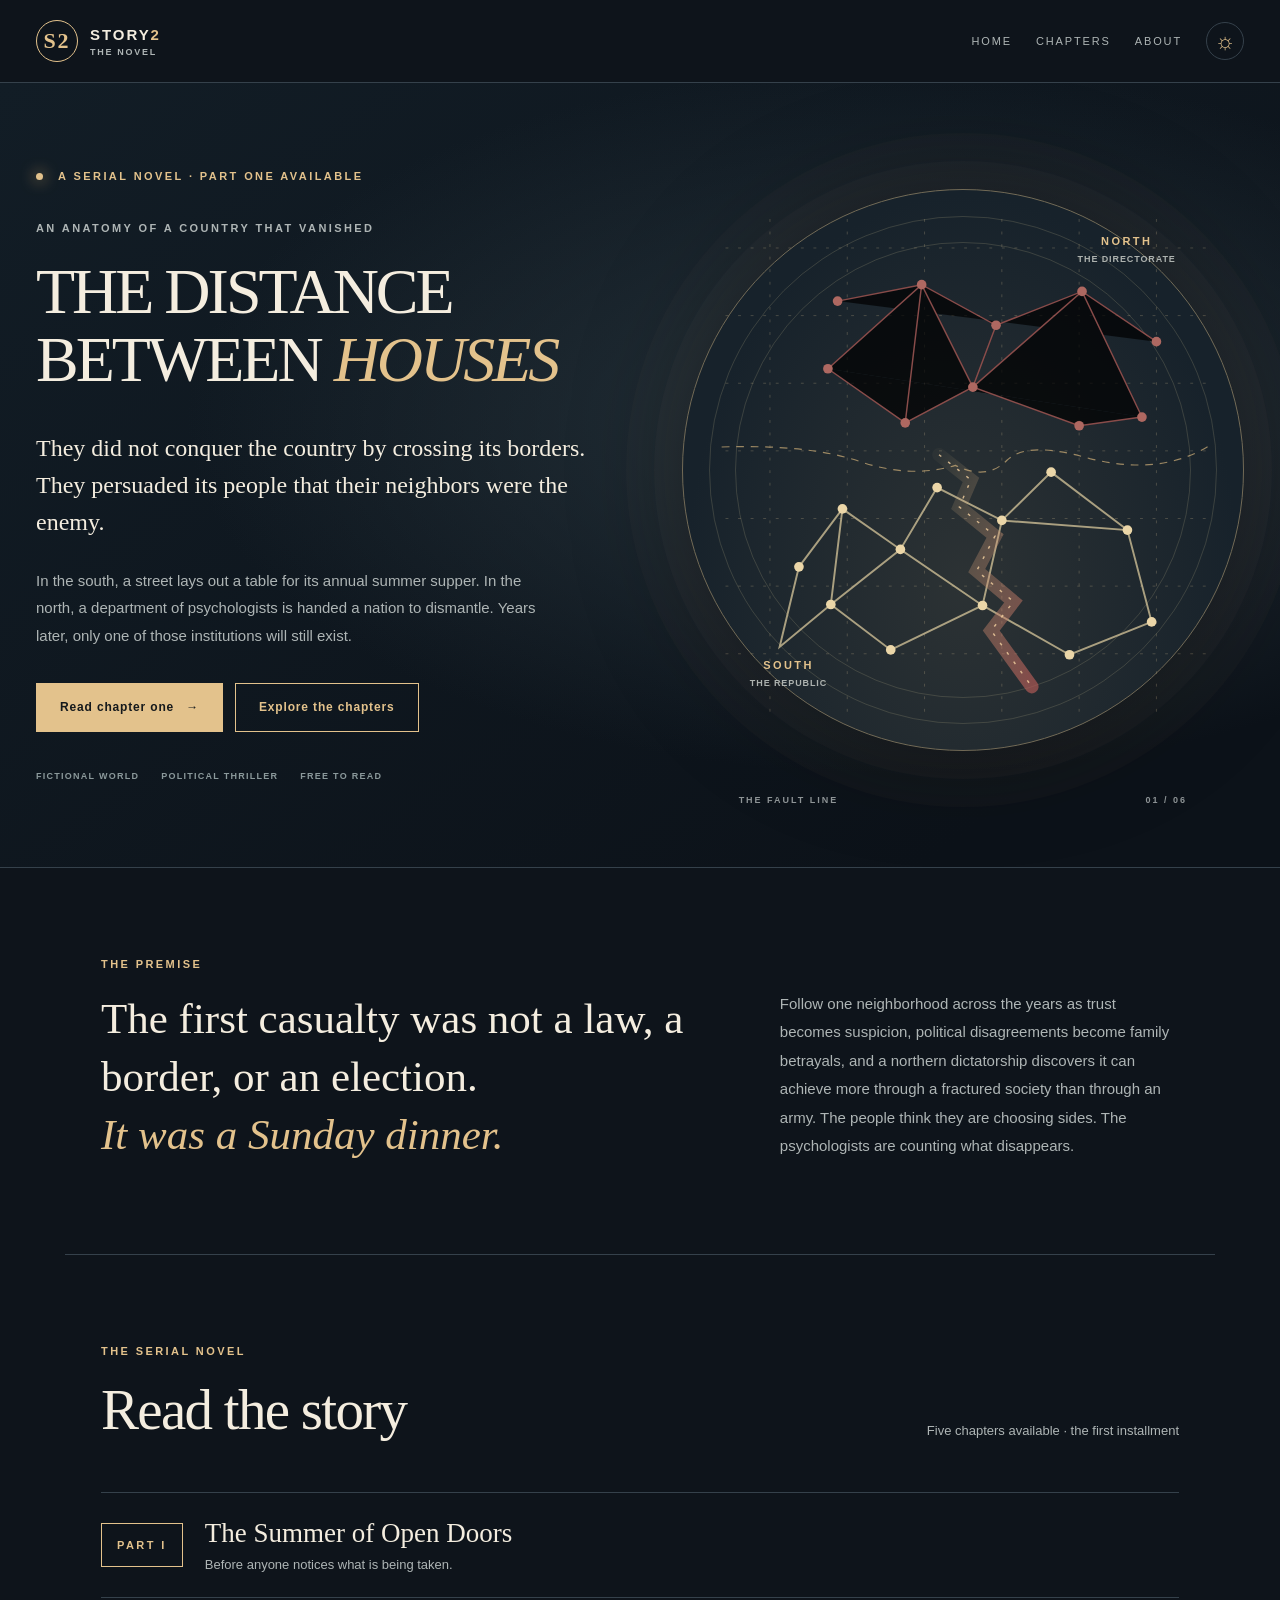
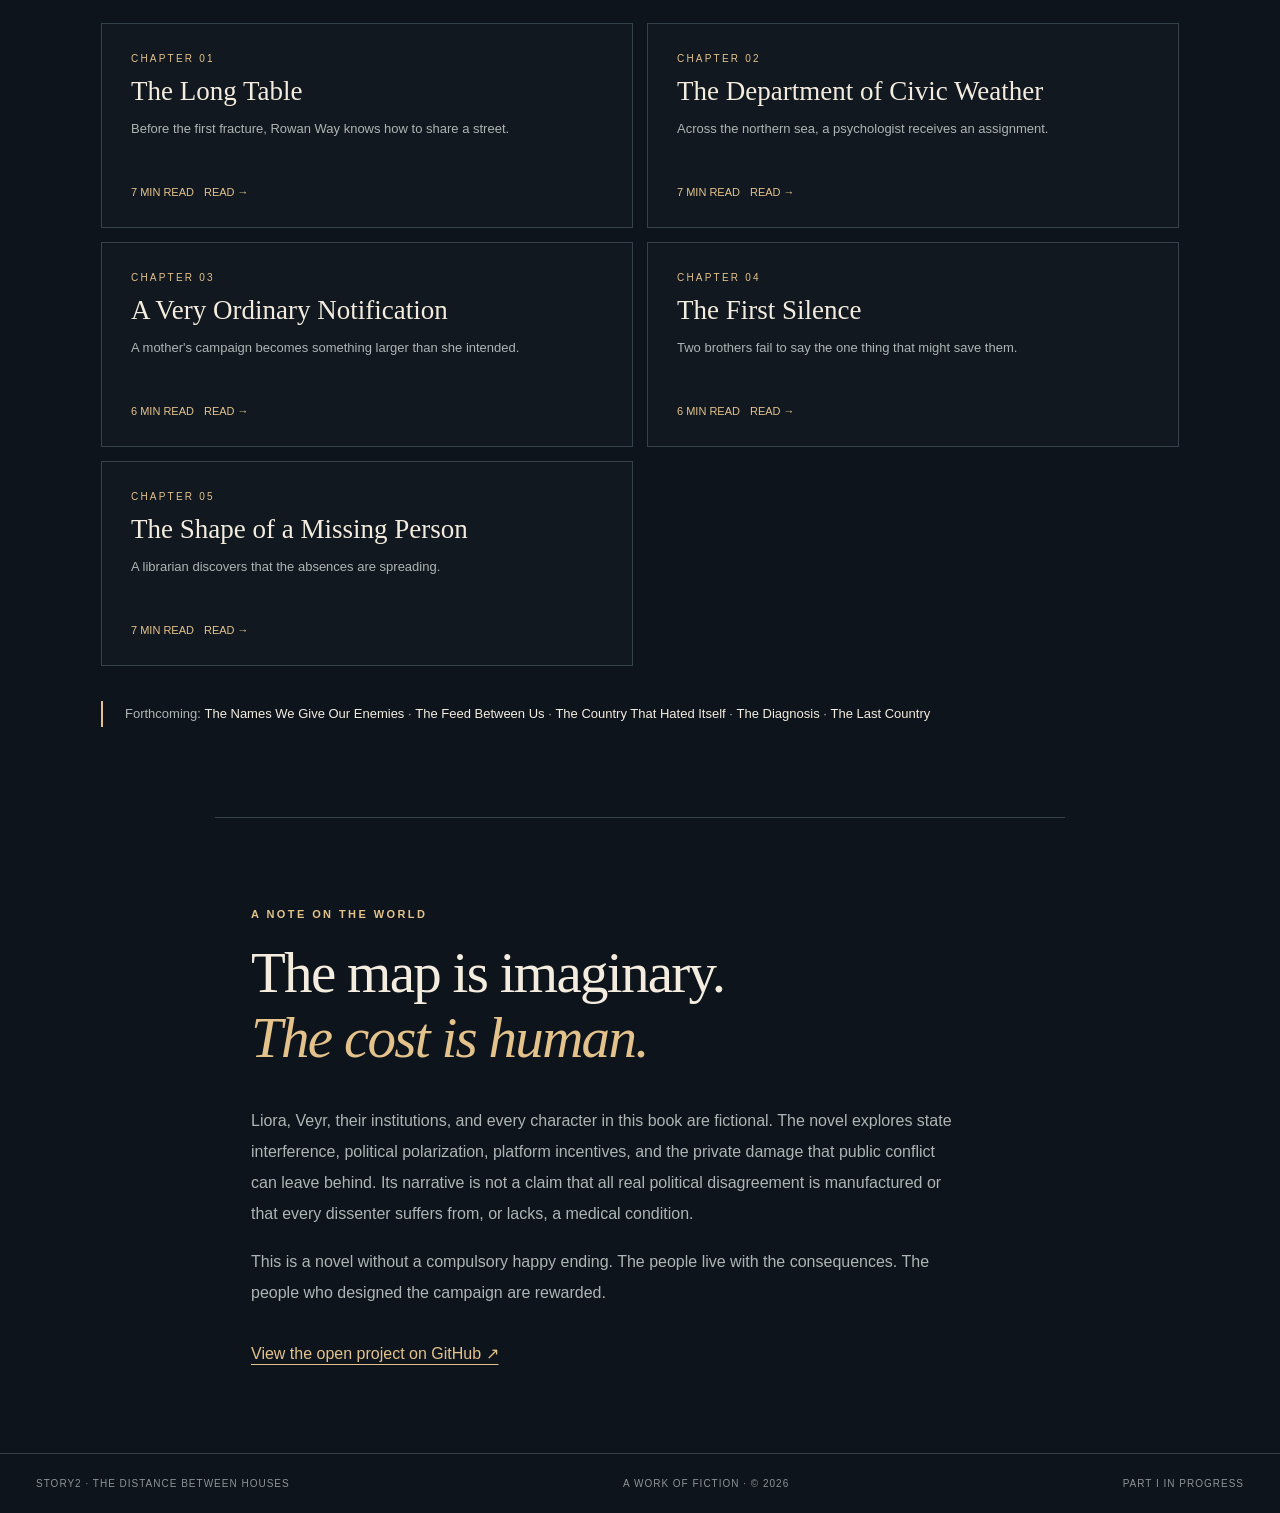
==== index.html @ 6e447b3c "Launch The Distance Between Houses: Part I novel, reading site, local audiobook tools" ====
<!doctype html>
<html lang="en">
<head>
  <meta charset="utf-8">
  <meta name="viewport" content="width=device-width, initial-scale=1">
  <meta name="color-scheme" content="dark light">
  <meta name="theme-color" content="#121820">
  <meta name="description" content="A serialized political thriller about the country that vanished without an invasion. Read The Distance Between Houses free online.">
  <meta property="og:title" content="The Distance Between Houses — Story2">
  <meta property="og:description" content="They did not conquer the country by crossing its borders. They persuaded its people that their neighbors were the enemy.">
  <title>The Distance Between Houses — Story2</title>
  <link rel="stylesheet" href="style.css">
  <script src="app.js" defer></script>
</head>
<body data-theme="dark" data-size="1">
  <div id="scroll-progress" aria-hidden="true"></div>
  <header class="site-header">
    <a class="brand" href="#home" aria-label="Story2 home"><span class="brand-mark">S<span class="brand-two">2</span></span><span>STORY<span class="brand-two">2</span><small>THE NOVEL</small></span></a>
    <nav aria-label="Main navigation">
      <a href="#home">Home</a>
      <a href="#chapters">Chapters</a>
      <a href="#about">About</a>
      <button id="theme-toggle" class="icon-button" type="button" aria-label="Toggle light and dark theme">☼</button>
    </nav>
  </header>

  <main>
    <div id="home-view">
      <section class="cover" aria-labelledby="book-title">
        <div class="cover-grain" aria-hidden="true"></div>
        <div class="cover-grid">
          <div class="cover-copy">
            <p class="eyebrow"><span class="signal-dot"></span> A SERIAL NOVEL · PART ONE AVAILABLE</p>
            <p class="overline">AN ANATOMY OF A COUNTRY THAT VANISHED</p>
            <h1 id="book-title">THE DISTANCE<br>BETWEEN <em>HOUSES</em></h1>
            <p class="hook">They did not conquer the country by crossing its borders.<br>They persuaded its people that their neighbors were the enemy.</p>
            <p class="cover-description">In the south, a street lays out a table for its annual summer supper. In the north, a department of psychologists is handed a nation to dismantle. Years later, only one of those institutions will still exist.</p>
            <div class="cover-actions">
              <button id="start-reading" class="button primary" type="button">Read chapter one <span aria-hidden="true">→</span></button>
              <a class="button outline" href="#chapters">Explore the chapters</a>
            </div>
            <div class="cover-meta"><span>FICTIONAL WORLD</span><span>POLITICAL THRILLER</span><span>FREE TO READ</span></div>
          </div>
          <div class="cover-art" aria-label="Abstract illustration of two neighborhoods separated by a growing fracture" role="img">
            <div class="map-type north-type">NORTH <small>THE DIRECTORATE</small></div>
            <div class="map-type south-type">SOUTH <small>THE REPUBLIC</small></div>
            <svg viewBox="0 0 560 580" preserveAspectRatio="xMidYMid meet" aria-hidden="true">
              <defs>
                <linearGradient id="break" x1="0" x2="1" y1="0" y2="1"><stop offset="0" stop-color="#e0c68d" stop-opacity=".05"/><stop offset="1" stop-color="#b25a56" stop-opacity=".85"/></linearGradient>
              </defs>
              <g opacity=".26" stroke="#d3bd92" stroke-width="1"><path d="M34 60H531M34 130H531M34 200H531M34 270H531M34 340H531M34 410H531M34 480H531M80 30V550M160 30V550M240 30V550M320 30V550M400 30V550M480 30V550" stroke-dasharray="3 10"/></g>
              <g fill="none" stroke="#dac99d" stroke-width="2" opacity=".74"><path d="M110 390L155 330L215 372L253 308L320 342L371 292L450 352"/><path d="M155 330L143 429L215 372L300 430L320 342L450 352L475 447"/><path d="M143 429L205 476L300 430L390 481L475 447"/><path d="M110 390L90 473L143 429"/></g>
              <g fill="#ebd6a8"><circle cx="110" cy="390" r="5"/><circle cx="155" cy="330" r="5"/><circle cx="215" cy="372" r="5"/><circle cx="253" cy="308" r="5"/><circle cx="320" cy="342" r="5"/><circle cx="371" cy="292" r="5"/><circle cx="450" cy="352" r="5"/><circle cx="143" cy="429" r="5"/><circle cx="205" cy="476" r="5"/><circle cx="300" cy="430" r="5"/><circle cx="390" cy="481" r="5"/><circle cx="475" cy="447" r="5"/></g>
              <g stroke="#b75c56" stroke-width="1.5" opacity=".7"><path d="M150 115L237 98L314 140L403 105L480 157"/><path d="M140 185L237 98L290 204L403 105L465 235"/><path d="M140 185L220 241L290 204L400 244L465 235"/><path d="M220 241L237 98M290 204L314 140"/></g>
              <g fill="#ae6861"><circle cx="150" cy="115" r="5"/><circle cx="237" cy="98" r="5"/><circle cx="314" cy="140" r="5"/><circle cx="403" cy="105" r="5"/><circle cx="480" cy="157" r="5"/><circle cx="140" cy="185" r="5"/><circle cx="290" cy="204" r="5"/><circle cx="465" cy="235" r="5"/><circle cx="220" cy="241" r="5"/><circle cx="400" cy="244" r="5"/></g>
              <path d="M30 266Q120 263 173 281T272 285Q304 301 325 280T411 278Q484 296 534 265" stroke="#f0c886" stroke-width="1.2" opacity=".6" stroke-dasharray="8 7" fill="none"/>
              <path d="M255 274L288 300L276 328L313 358L294 394L332 426L309 456L351 514" stroke="url(#break)" stroke-width="14" fill="none" stroke-linecap="round" opacity=".8"/>
              <path d="M255 274L288 300L276 328L313 358L294 394L332 426L309 456L351 514" stroke="#f5d3a1" stroke-width="1.5" fill="none" stroke-dasharray="3 9" opacity=".8"/>
            </svg>
            <div class="map-footer"><span>THE FAULT LINE</span><span>01 / 06</span></div>
          </div>
        </div>
      </section>

      <section class="section intro-band">
        <p class="section-label">THE PREMISE</p>
        <div class="intro-band-grid"><p class="big-quote">The first casualty was not a law, a border, or an election.<br><em>It was a Sunday dinner.</em></p>
        <p>Follow one neighborhood across the years as trust becomes suspicion, political disagreements become family betrayals, and a northern dictatorship discovers it can achieve more through a fractured society than through an army. The people think they are choosing sides. The psychologists are counting what disappears.</p></div>
      </section>

      <section class="section chapters-section" id="chapters" aria-labelledby="chapters-title">
        <div class="section-heading"><div><p class="section-label">THE SERIAL NOVEL</p><h2 id="chapters-title">Read the story</h2></div><p class="muted">Five chapters available · the first installment</p></div>
        <div class="part-heading"><span class="part-number">PART I</span><div><h3>The Summer of Open Doors</h3><p>Before anyone notices what is being taken.</p></div></div>
        <div id="chapter-cards" class="chapter-cards" aria-live="polite"></div>
        <p class="forthcoming">Forthcoming: <strong>The Names We Give Our Enemies</strong> · <strong>The Feed Between Us</strong> · <strong>The Country That Hated Itself</strong> · <strong>The Diagnosis</strong> · <strong>The Last Country</strong></p>
      </section>

      <section class="section about-section" id="about">
        <p class="section-label">A NOTE ON THE WORLD</p>
        <h2>The map is imaginary.<br><em>The cost is human.</em></h2>
        <p>Liora, Veyr, their institutions, and every character in this book are fictional. The novel explores state interference, political polarization, platform incentives, and the private damage that public conflict can leave behind. Its narrative is not a claim that all real political disagreement is manufactured or that every dissenter suffers from, or lacks, a medical condition.</p>
        <p>This is a novel without a compulsory happy ending. The people live with the consequences. The people who designed the campaign are rewarded.</p>
        <a href="https://github.com/anttiluode/Story2" rel="noopener noreferrer" target="_blank" class="text-link">View the open project on GitHub ↗</a>
      </section>
    </div>

    <section id="reader-view" class="reader-view" hidden>
      <aside class="reader-sidebar"><p class="section-label">THE DISTANCE BETWEEN HOUSES</p><div id="reader-toc" class="reader-toc"></div><a href="#home" class="sidebar-return">← Back to the beginning</a></aside>
      <div class="reading-column">
        <div class="reader-toolbar"><a href="#home" class="reader-back">← All chapters</a><div class="reader-tools"><span class="reading-label">TEXT SIZE</span><button type="button" id="font-smaller" class="tool-btn" aria-label="Decrease text size">A−</button><button type="button" id="font-larger" class="tool-btn" aria-label="Increase text size">A+</button></div></div>
        <p id="chapter-kicker" class="section-label"></p>
        <h1 id="chapter-title" class="reader-title"></h1>
        <p id="chapter-byline" class="reader-byline"></p>
        <div class="reader-rule" aria-hidden="true">✦</div>
        <div id="chapter-body" class="prose" aria-live="polite"></div>
        <section class="listen-panel" aria-labelledby="listen-title"><p class="section-label">AUDIOBOOK</p><h2 id="listen-title">Listen to this chapter</h2><p id="audio-status" class="muted">Checking for a published narration…</p><audio id="chapter-audio" controls preload="none" hidden></audio></section>
        <div class="chapter-end"><span>✦</span><p>End of chapter</p></div>
        <div class="reader-navigation"><button type="button" id="previous-chapter" class="button outline">← Previous</button><button type="button" id="next-chapter" class="button primary">Next chapter →</button></div>
      </div>
    </section>
  </main>
  <footer class="site-footer"><span>STORY2 · THE DISTANCE BETWEEN HOUSES</span><span>A WORK OF FICTION · © 2026</span><span id="footer-progress">PART I IN PROGRESS</span></footer>
</body>
</html>
---- style.css ----
:root{--bg:#0e141b;--bg2:#151e27;--panel:#18232d;--text:#f4eddf;--muted:#aeb5b5;--line:#35414b;--gold:#e3c28c;--red:#a76b68;--reading:#ede5d4;--serif:Georgia,'Times New Roman',serif;--sans:Inter,'Segoe UI',Arial,sans-serif}
*{box-sizing:border-box}html{scroll-behavior:smooth}body{margin:0;background:var(--bg);color:var(--text);font-family:var(--sans);-webkit-font-smoothing:antialiased;transition:background .2s,color .2s}a{color:inherit}button{font:inherit;cursor:pointer}button:focus-visible,a:focus-visible{outline:2px solid var(--gold);outline-offset:4px}#scroll-progress{position:fixed;top:0;left:0;z-index:40;width:0;height:3px;background:var(--gold)}
.site-header{position:relative;z-index:3;display:flex;justify-content:space-between;align-items:center;gap:20px;max-width:1320px;margin:auto;padding:20px 36px;border-bottom:1px solid var(--line)}.brand{text-decoration:none;display:flex;align-items:center;gap:12px;font-size:15px;font-weight:800;letter-spacing:.13em}.brand small{display:block;font-size:9px;color:var(--muted);letter-spacing:.19em;font-weight:600;margin-top:4px}.brand-mark{display:inline-flex;justify-content:center;align-items:center;width:42px;height:42px;border:1px solid var(--gold);border-radius:50%;font-family:var(--serif);font-size:22px;color:var(--gold)}.brand-two{color:var(--gold)}.site-header nav{display:flex;align-items:center;gap:24px}.site-header nav a{font-size:11px;text-transform:uppercase;text-decoration:none;letter-spacing:.17em;color:var(--muted)}.site-header nav a:hover{color:var(--gold)}.icon-button{width:38px;height:38px;background:none;border:1px solid var(--line);border-radius:50%;color:var(--gold);font-size:23px}
.cover{position:relative;overflow:hidden;background:radial-gradient(ellipse at 70% 43%,#26333b 0,transparent 56%),linear-gradient(145deg,#121d26,#0c1219 85%);border-bottom:1px solid var(--line)}.cover-grain{position:absolute;inset:0;background-image:radial-gradient(#d6c5a1 0.6px,transparent .6px);background-size:8px 8px;opacity:.065;pointer-events:none}.cover-grid{max-width:1320px;margin:auto;min-height:650px;display:grid;grid-template-columns:minmax(0,1.05fr) minmax(0,.95fr);align-items:center;gap:24px;padding:76px 36px 86px}.cover-copy{position:relative;z-index:1}.eyebrow,.overline,.section-label,.cover-meta,.map-footer,.map-type,.part-number,.reading-label{font-size:11px;letter-spacing:.22em;font-weight:700}.eyebrow{color:var(--gold)}.signal-dot{display:inline-block;width:7px;height:7px;border-radius:100%;background:var(--gold);margin-right:10px;box-shadow:0 0 15px #f2be72}.overline{margin:40px 0 24px;color:var(--muted)}h1,h2,h3,p{overflow-wrap:break-word}.cover h1{font-family:var(--serif);font-weight:400;letter-spacing:-.047em;font-size:clamp(48px,5vw,78px);line-height:1.07;margin:0 0 35px;white-space:nowrap}.cover h1 em{font-weight:400;color:var(--gold)}.hook{font-family:var(--serif);font-size:clamp(19px,2vw,24px);line-height:1.55;max-width:600px}.cover-description{color:var(--muted);line-height:1.85;max-width:520px;margin:25px 0 33px;font-size:15px}.cover-actions{display:flex;gap:12px;flex-wrap:wrap}.button{display:inline-flex;align-items:center;justify-content:center;gap:12px;min-height:49px;padding:0 23px;border:1px solid var(--gold);font-size:12px;font-weight:750;letter-spacing:.07em;text-decoration:none;transition:transform .2s,background .2s}.button:hover{transform:translateY(-2px)}.button.primary{color:#15191c;background:var(--gold)}.button.outline{background:transparent;color:var(--gold)}.cover-meta{display:flex;gap:22px;flex-wrap:wrap;color:#8b999b;margin-top:39px;font-size:9px;letter-spacing:.14em}
.cover-art{position:relative;max-width:570px;margin:auto;width:100%;aspect-ratio:1;display:flex;align-items:center;justify-content:center;border-radius:50%;border:1px solid #726a56;background:radial-gradient(ellipse at 50% 70%,#2c3234,#17222b 70%);box-shadow:0 0 0 28px #bba58108,0 0 0 56px #bba58106,0 0 100px #060b0e90}.cover-art:before,.cover-art:after{content:"";position:absolute;border:1px solid #8d886d4d;border-radius:50%;inset:26px}.cover-art:after{inset:52px}.cover-art svg{width:100%;height:100%;position:absolute;z-index:1}.map-type{position:absolute;z-index:2;color:var(--gold);text-align:center}.map-type small{font-size:9px;color:#adb2af;display:block;letter-spacing:.1em;margin-top:7px}.north-type{top:8%;right:12%}.south-type{bottom:11%;left:12%}.map-footer{position:absolute;bottom:-55px;left:10%;right:10%;display:flex;justify-content:space-between;color:#8e9496;font-size:9px}
.section{max-width:1150px;margin:0 auto;padding:90px 36px}.section-label{color:var(--gold);margin:0 0 20px}.intro-band{border-bottom:1px solid var(--line)}.intro-band-grid{display:grid;grid-template-columns:1.2fr .8fr;gap:80px}.big-quote{font-family:var(--serif);font-size:clamp(27px,3.7vw,43px);line-height:1.35;margin:0}.big-quote em{color:var(--gold)}.intro-band-grid>p:last-child{line-height:1.9;color:var(--muted);font-size:15px;margin:0}.section-heading{display:flex;align-items:end;justify-content:space-between;gap:20px}.section h2{font-family:var(--serif);font-size:clamp(36px,5vw,57px);font-weight:400;letter-spacing:-.03em;margin:0 0 35px}.muted{color:var(--muted)}.section-heading .muted{font-size:13px;margin-bottom:39px}.part-heading{display:flex;align-items:center;gap:22px;padding:25px 0;border-top:1px solid var(--line);border-bottom:1px solid var(--line);margin-top:15px}.part-number{color:var(--gold);border:1px solid var(--gold);padding:15px;white-space:nowrap}.part-heading h3{font-family:var(--serif);font-size:27px;font-weight:400;margin:0}.part-heading p{font-size:13px;color:var(--muted);margin:8px 0 0}.chapter-cards{display:grid;grid-template-columns:repeat(2,minmax(0,1fr));gap:14px;margin:25px 0 0}.chapter-card{border:1px solid var(--line);text-align:left;background:#ffffff04;color:var(--text);padding:29px;transition:border-color .2s,transform .2s,background .2s;min-height:205px;display:flex;flex-direction:column;gap:12px}.chapter-card:hover{transform:translateY(-3px);border-color:var(--gold);background:#ffffff09}.chapter-card .chapter-num{font-size:10px;letter-spacing:.22em;color:var(--gold)}.chapter-card h3{font-family:var(--serif);font-size:27px;font-weight:400;margin:0}.chapter-card p{font-size:13px;color:var(--muted);line-height:1.6;margin:0}.chapter-card .card-bottom{display:flex;justify-content:space-between;gap:10px;color:var(--gold);margin-top:auto;font-size:11px}.forthcoming{border-left:2px solid var(--gold);padding-left:22px;margin:35px 0 0;color:var(--muted);font-size:13px;line-height:2}.forthcoming strong{color:var(--text);font-weight:500}.about-section{max-width:850px;border-top:1px solid var(--line)}.about-section h2 em{color:var(--gold);font-weight:400}.about-section>p:not(.section-label){color:var(--muted);line-height:1.95;max-width:710px}.text-link{display:inline-block;margin-top:20px;color:var(--gold);text-decoration:underline;text-underline-offset:5px}.site-footer{max-width:1320px;display:flex;justify-content:space-between;gap:16px;margin:auto;border-top:1px solid var(--line);padding:24px 36px;color:#8d9598;font-size:10px;letter-spacing:.1em}
.reader-view{max-width:1320px;margin:auto;padding:65px 36px 130px;display:grid;grid-template-columns:240px minmax(0,1fr);gap:min(9vw,125px)}[hidden]{display:none!important}.reader-sidebar{align-self:start;position:sticky;top:34px;border-right:1px solid var(--line);padding-right:27px}.reader-toc{display:flex;flex-direction:column;gap:6px}.toc-entry{background:none;border:0;color:var(--muted);text-align:left;padding:14px 12px;font-family:var(--serif);font-size:15px;line-height:1.4;border-left:2px solid transparent}.toc-entry span{display:block;font:700 10px var(--sans);letter-spacing:.16em;margin-bottom:5px}.toc-entry.active{color:var(--gold);background:#ffffff08;border-left-color:var(--gold)}.toc-entry:hover{color:var(--text)}.sidebar-return{display:inline-block;margin-top:35px;color:var(--muted);font-size:12px;text-decoration:none}.reading-column{width:100%;min-width:0;max-width:760px}.reader-toolbar{display:flex;justify-content:space-between;align-items:center;gap:15px;border-bottom:1px solid var(--line);padding-bottom:20px;margin-bottom:68px}.reader-back{color:var(--muted);text-decoration:none;font-size:12px}.reader-tools{display:flex;align-items:center;gap:7px}.reading-label{color:var(--muted);font-size:9px;margin-right:9px}.tool-btn{color:var(--gold);border:1px solid var(--line);background:none;padding:8px 10px;min-width:38px}.reader-title{font-family:var(--serif);font-weight:400;font-size:clamp(43px,5.3vw,72px);line-height:1.12;letter-spacing:-.04em;margin:14px 0 15px}.reader-byline{color:var(--muted);font-size:13px;letter-spacing:.03em;margin:0}.reader-rule{text-align:center;color:var(--gold);font-size:20px;margin:55px 0}.prose{font-family:var(--serif);font-size:var(--reader-font,20px);line-height:1.86;color:var(--reading)}.prose p{margin:0 0 1.45em}.prose p:first-of-type:first-letter{float:left;font-size:3.5em;line-height:.85;margin:9px 10px 0 0;color:var(--gold)}.prose .story-location{font-style:italic;font-size:.85em;color:var(--muted);margin-bottom:40px}.prose strong{font-weight:700}.prose em{font-style:italic}.listen-panel{margin-top:85px;padding:32px;border:1px solid var(--line);background:#ffffff06}.listen-panel h2{font-family:var(--serif);font-size:27px;font-weight:400;margin:0 0 15px}.listen-panel p{font-size:13px;line-height:1.6}.listen-panel audio{width:100%;margin-top:15px}.chapter-end{text-align:center;margin:70px 0 34px;color:var(--gold)}.chapter-end p{font-size:10px;letter-spacing:.18em;color:var(--muted);text-transform:uppercase}.reader-navigation{display:flex;justify-content:space-between;gap:18px}.reader-navigation button:disabled{visibility:hidden}
body[data-size="0"]{--reader-font:18px}body[data-size="1"]{--reader-font:20px}body[data-size="2"]{--reader-font:23px}body[data-size="3"]{--reader-font:26px}
body[data-theme="light"]{--bg:#f3eee4;--bg2:#eee6d8;--panel:#ece2d1;--text:#202a2c;--muted:#616b6b;--line:#b8b2a6;--gold:#8d632b;--red:#9b554a;--reading:#29302c}.site-header,.section,.reader-view,.site-footer{transition:color .2s}.cover,.cover *{--text:#f4eddf;--muted:#aeb5b5;--gold:#e3c28c}.cover{color:#f4eddf}body[data-theme="light"] .cover-meta{color:#8b999b}body[data-theme="light"] .chapter-card{background:#ffffff66}body[data-theme="light"] .toc-entry.active{background:#9b7f501a}body[data-theme="light"] .listen-panel{background:#fff7e7}body[data-theme="light"] .prose{color:#29302c}
@media(max-width:1040px){.cover-grid{grid-template-columns:1fr;min-height:0;padding-top:65px}.cover-art{width:min(80%,460px);margin:60px auto 40px}.cover h1{font-size:clamp(47px,8vw,76px)}.reader-view{gap:42px;grid-template-columns:180px minmax(0,1fr)}.reader-sidebar{padding-right:12px}.intro-band-grid{gap:40px}}
@media(max-width:680px){.site-header{padding:16px 20px}.site-header nav{gap:13px}.site-header nav a{font-size:10px}.site-header nav a[href="#about"]{display:none}.brand{font-size:12px;gap:9px}.brand-mark{width:35px;height:35px;font-size:18px}.cover-grid{padding:45px 22px 40px}.cover h1{font-size:clamp(39px,9vw,61px);white-space:normal}.cover-art{width:min(90%,340px);margin:25px auto 50px}.map-footer{bottom:-28px}.cover-meta{gap:10px}.section{padding:60px 22px}.intro-band-grid{grid-template-columns:1fr;gap:20px}.section-heading{display:block}.section-heading .muted{margin:0 0 24px}.chapter-cards{grid-template-columns:1fr}.chapter-card{min-height:175px}.part-heading h3{font-size:23px}.reader-view{display:block;padding:30px 22px 80px}.reader-sidebar{position:static;border:0;padding:0;margin-bottom:38px}.reader-sidebar>.section-label{display:none}.reader-toc{flex-direction:row;overflow-x:auto;padding-bottom:10px}.toc-entry{white-space:nowrap;min-width:135px;font-size:13px;padding:10px}.sidebar-return{display:none}.reader-toolbar{margin-bottom:50px}.reader-title{font-size:44px}.reader-rule{margin:39px 0}.prose{line-height:1.72}.listen-panel{padding:20px}.site-footer{padding:22px;flex-wrap:wrap;line-height:1.8}.reader-navigation .button{padding:0 15px;font-size:11px}}
@media(prefers-reduced-motion:reduce){html{scroll-behavior:auto}*,*:before,*:after{transition:none!important}}
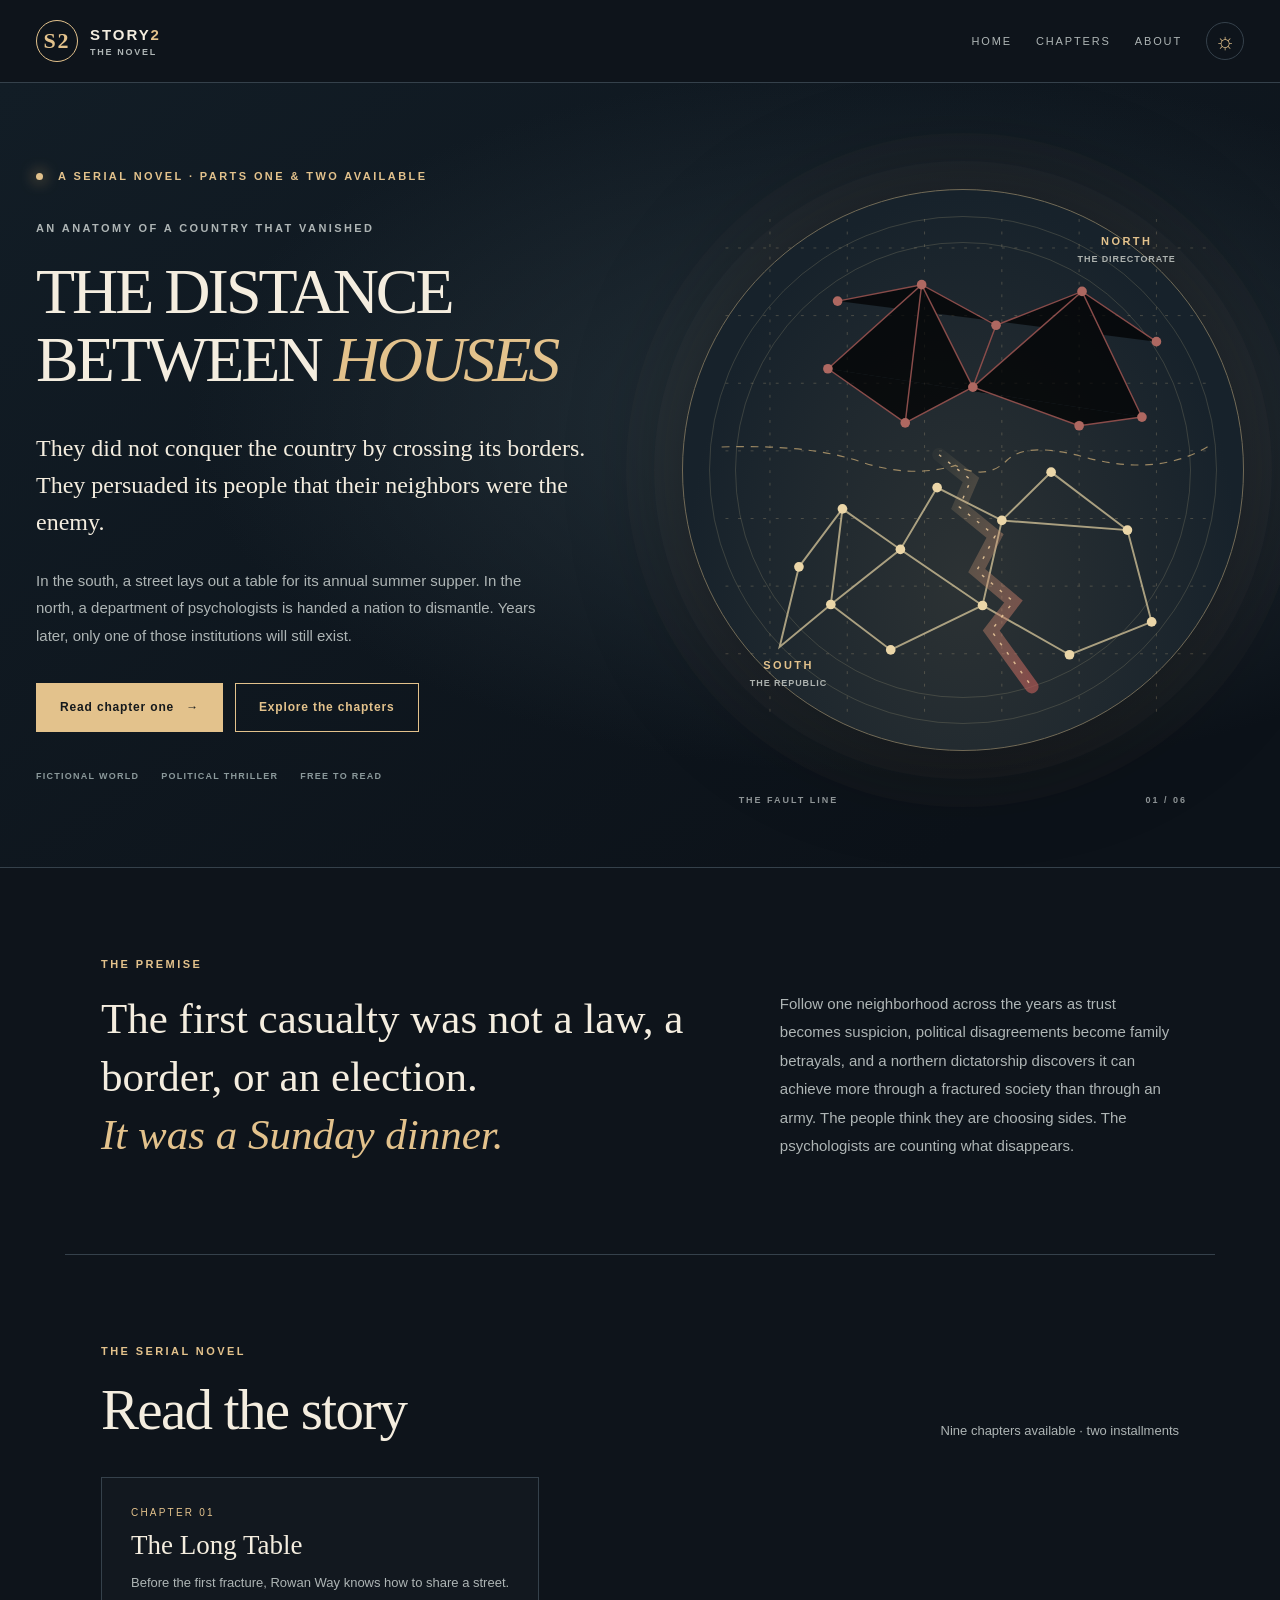
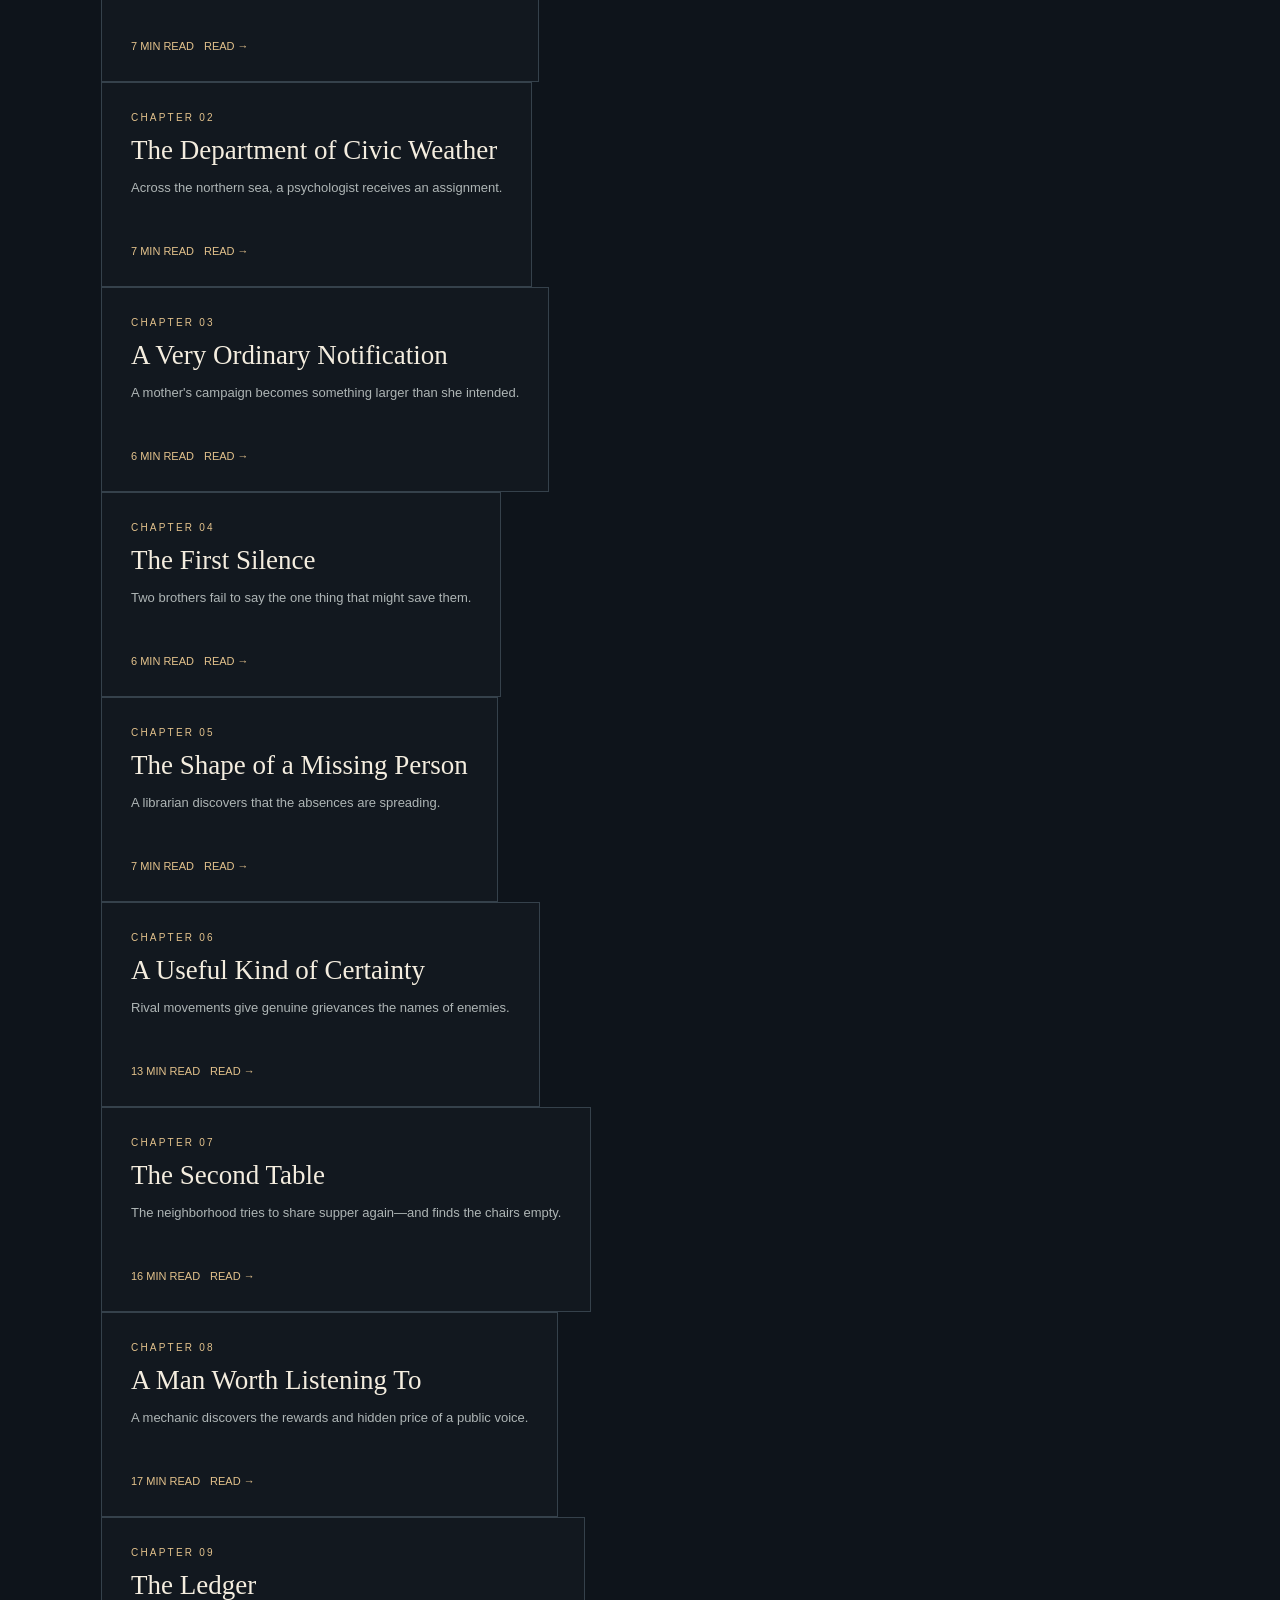
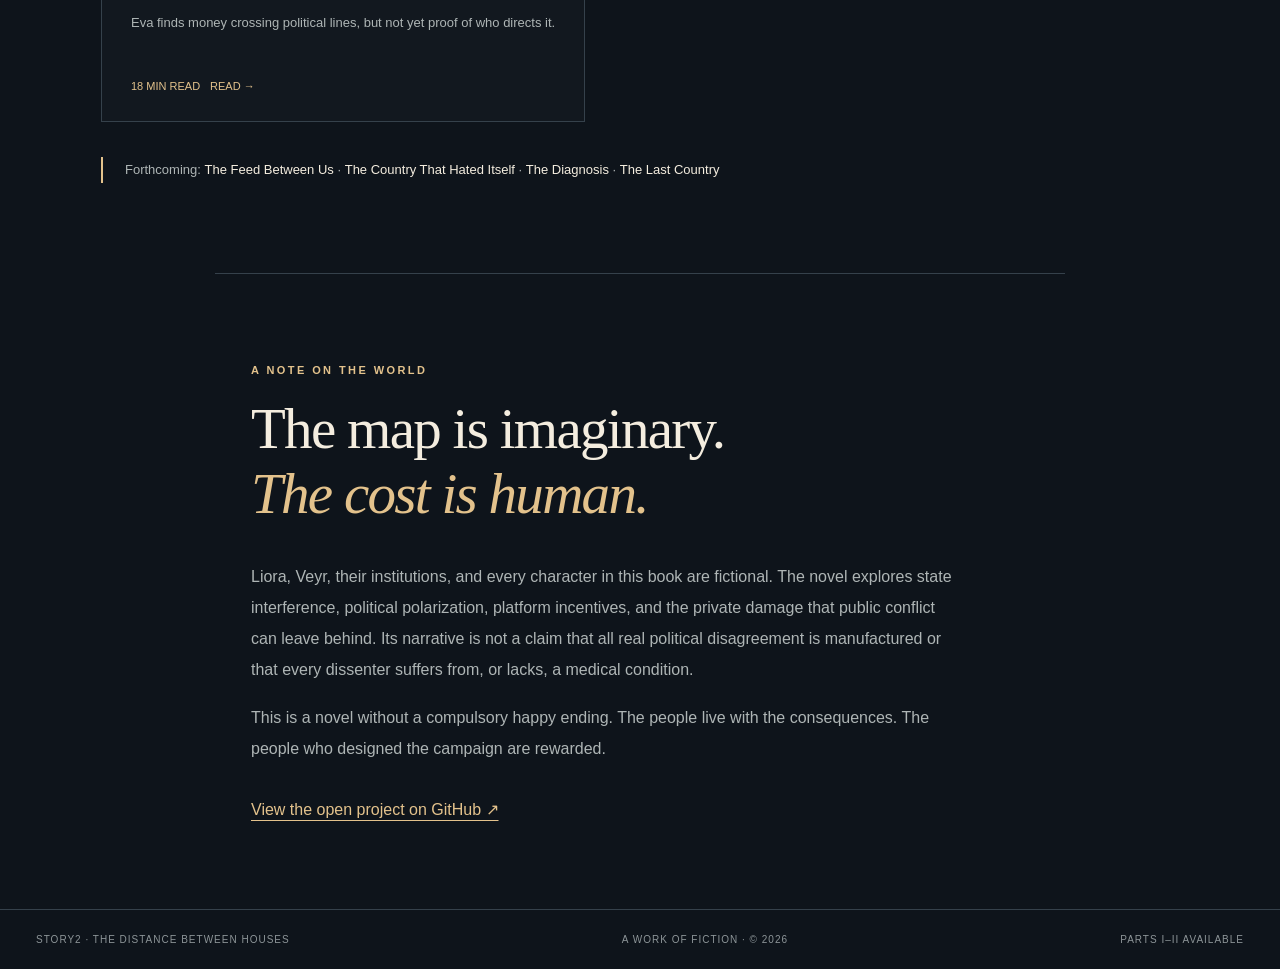
==== commit 48e2c65d: "Publish Part II: The Names We Give Our Enemies (chapters 6–9)" ====
--- a/index.html
+++ b/index.html
@@ -30,7 +30,7 @@
         <div class="cover-grain" aria-hidden="true"></div>
         <div class="cover-grid">
           <div class="cover-copy">
-            <p class="eyebrow"><span class="signal-dot"></span> A SERIAL NOVEL · PART ONE AVAILABLE</p>
+            <p class="eyebrow"><span class="signal-dot"></span> A SERIAL NOVEL · PARTS ONE & TWO AVAILABLE</p>
             <p class="overline">AN ANATOMY OF A COUNTRY THAT VANISHED</p>
             <h1 id="book-title">THE DISTANCE<br>BETWEEN <em>HOUSES</em></h1>
             <p class="hook">They did not conquer the country by crossing its borders.<br>They persuaded its people that their neighbors were the enemy.</p>
@@ -69,10 +69,9 @@
       </section>
 
       <section class="section chapters-section" id="chapters" aria-labelledby="chapters-title">
-        <div class="section-heading"><div><p class="section-label">THE SERIAL NOVEL</p><h2 id="chapters-title">Read the story</h2></div><p class="muted">Five chapters available · the first installment</p></div>
-        <div class="part-heading"><span class="part-number">PART I</span><div><h3>The Summer of Open Doors</h3><p>Before anyone notices what is being taken.</p></div></div>
-        <div id="chapter-cards" class="chapter-cards" aria-live="polite"></div>
-        <p class="forthcoming">Forthcoming: <strong>The Names We Give Our Enemies</strong> · <strong>The Feed Between Us</strong> · <strong>The Country That Hated Itself</strong> · <strong>The Diagnosis</strong> · <strong>The Last Country</strong></p>
+        <div class="section-heading"><div><p class="section-label">THE SERIAL NOVEL</p><h2 id="chapters-title">Read the story</h2></div><p class="muted">Nine chapters available · two installments</p></div>
+        <div id="chapter-cards" class="chapter-sections" aria-live="polite"></div>
+        <p class="forthcoming">Forthcoming: <strong>The Feed Between Us</strong> · <strong>The Country That Hated Itself</strong> · <strong>The Diagnosis</strong> · <strong>The Last Country</strong></p>
       </section>
 
       <section class="section about-section" id="about">
@@ -99,6 +98,6 @@
       </div>
     </section>
   </main>
-  <footer class="site-footer"><span>STORY2 · THE DISTANCE BETWEEN HOUSES</span><span>A WORK OF FICTION · © 2026</span><span id="footer-progress">PART I IN PROGRESS</span></footer>
+  <footer class="site-footer"><span>STORY2 · THE DISTANCE BETWEEN HOUSES</span><span>A WORK OF FICTION · © 2026</span><span id="footer-progress">PARTS I–II AVAILABLE</span></footer>
 </body>
 </html>
--- a/style.css
+++ b/style.css
@@ -10,3 +10,5 @@
 @media(max-width:1040px){.cover-grid{grid-template-columns:1fr;min-height:0;padding-top:65px}.cover-art{width:min(80%,460px);margin:60px auto 40px}.cover h1{font-size:clamp(47px,8vw,76px)}.reader-view{gap:42px;grid-template-columns:180px minmax(0,1fr)}.reader-sidebar{padding-right:12px}.intro-band-grid{gap:40px}}
 @media(max-width:680px){.site-header{padding:16px 20px}.site-header nav{gap:13px}.site-header nav a{font-size:10px}.site-header nav a[href="#about"]{display:none}.brand{font-size:12px;gap:9px}.brand-mark{width:35px;height:35px;font-size:18px}.cover-grid{padding:45px 22px 40px}.cover h1{font-size:clamp(39px,9vw,61px);white-space:normal}.cover-art{width:min(90%,340px);margin:25px auto 50px}.map-footer{bottom:-28px}.cover-meta{gap:10px}.section{padding:60px 22px}.intro-band-grid{grid-template-columns:1fr;gap:20px}.section-heading{display:block}.section-heading .muted{margin:0 0 24px}.chapter-cards{grid-template-columns:1fr}.chapter-card{min-height:175px}.part-heading h3{font-size:23px}.reader-view{display:block;padding:30px 22px 80px}.reader-sidebar{position:static;border:0;padding:0;margin-bottom:38px}.reader-sidebar>.section-label{display:none}.reader-toc{flex-direction:row;overflow-x:auto;padding-bottom:10px}.toc-entry{white-space:nowrap;min-width:135px;font-size:13px;padding:10px}.sidebar-return{display:none}.reader-toolbar{margin-bottom:50px}.reader-title{font-size:44px}.reader-rule{margin:39px 0}.prose{line-height:1.72}.listen-panel{padding:20px}.site-footer{padding:22px;flex-wrap:wrap;line-height:1.8}.reader-navigation .button{padding:0 15px;font-size:11px}}
 @media(prefers-reduced-motion:reduce){html{scroll-behavior:auto}*,*:before,*:after{transition:none!important}}
+
+.prose .scene-break{text-align:center;color:var(--gold);font-size:19px;margin:2.3em auto;letter-spacing:.2em}
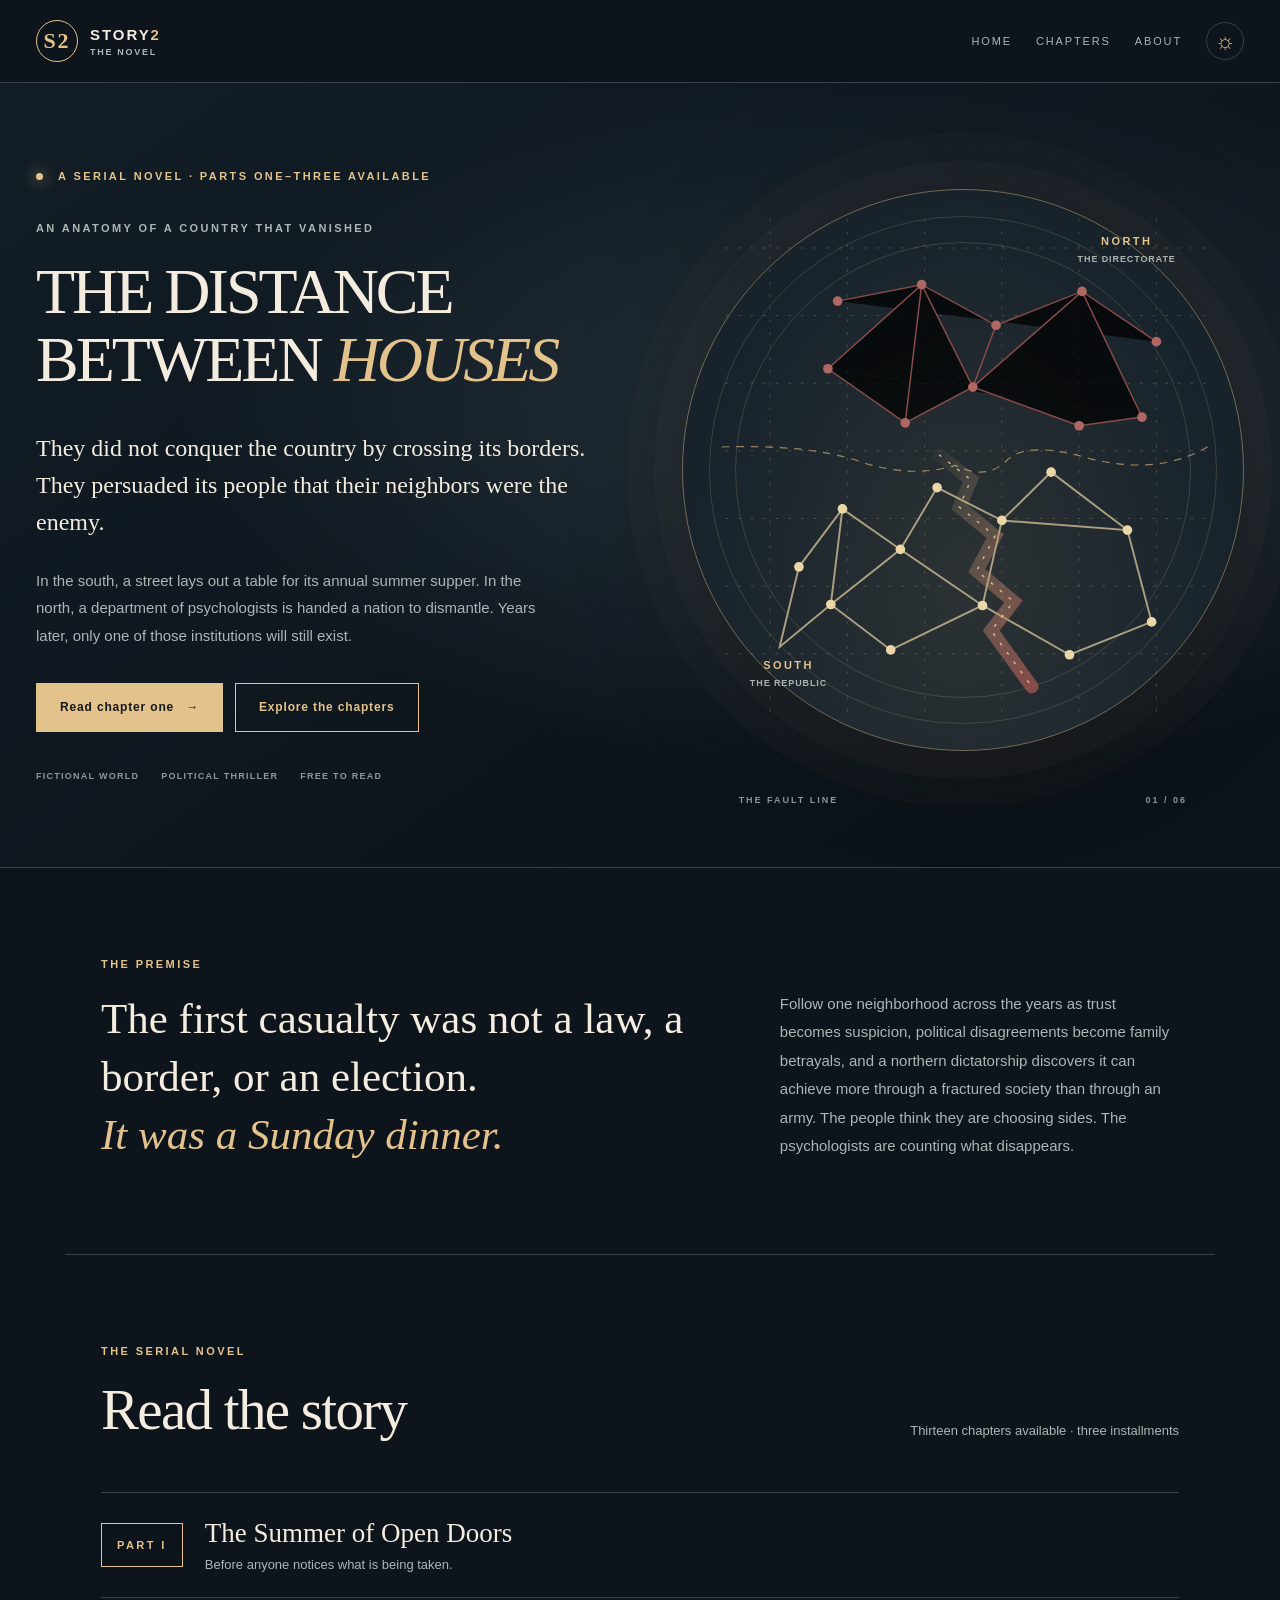
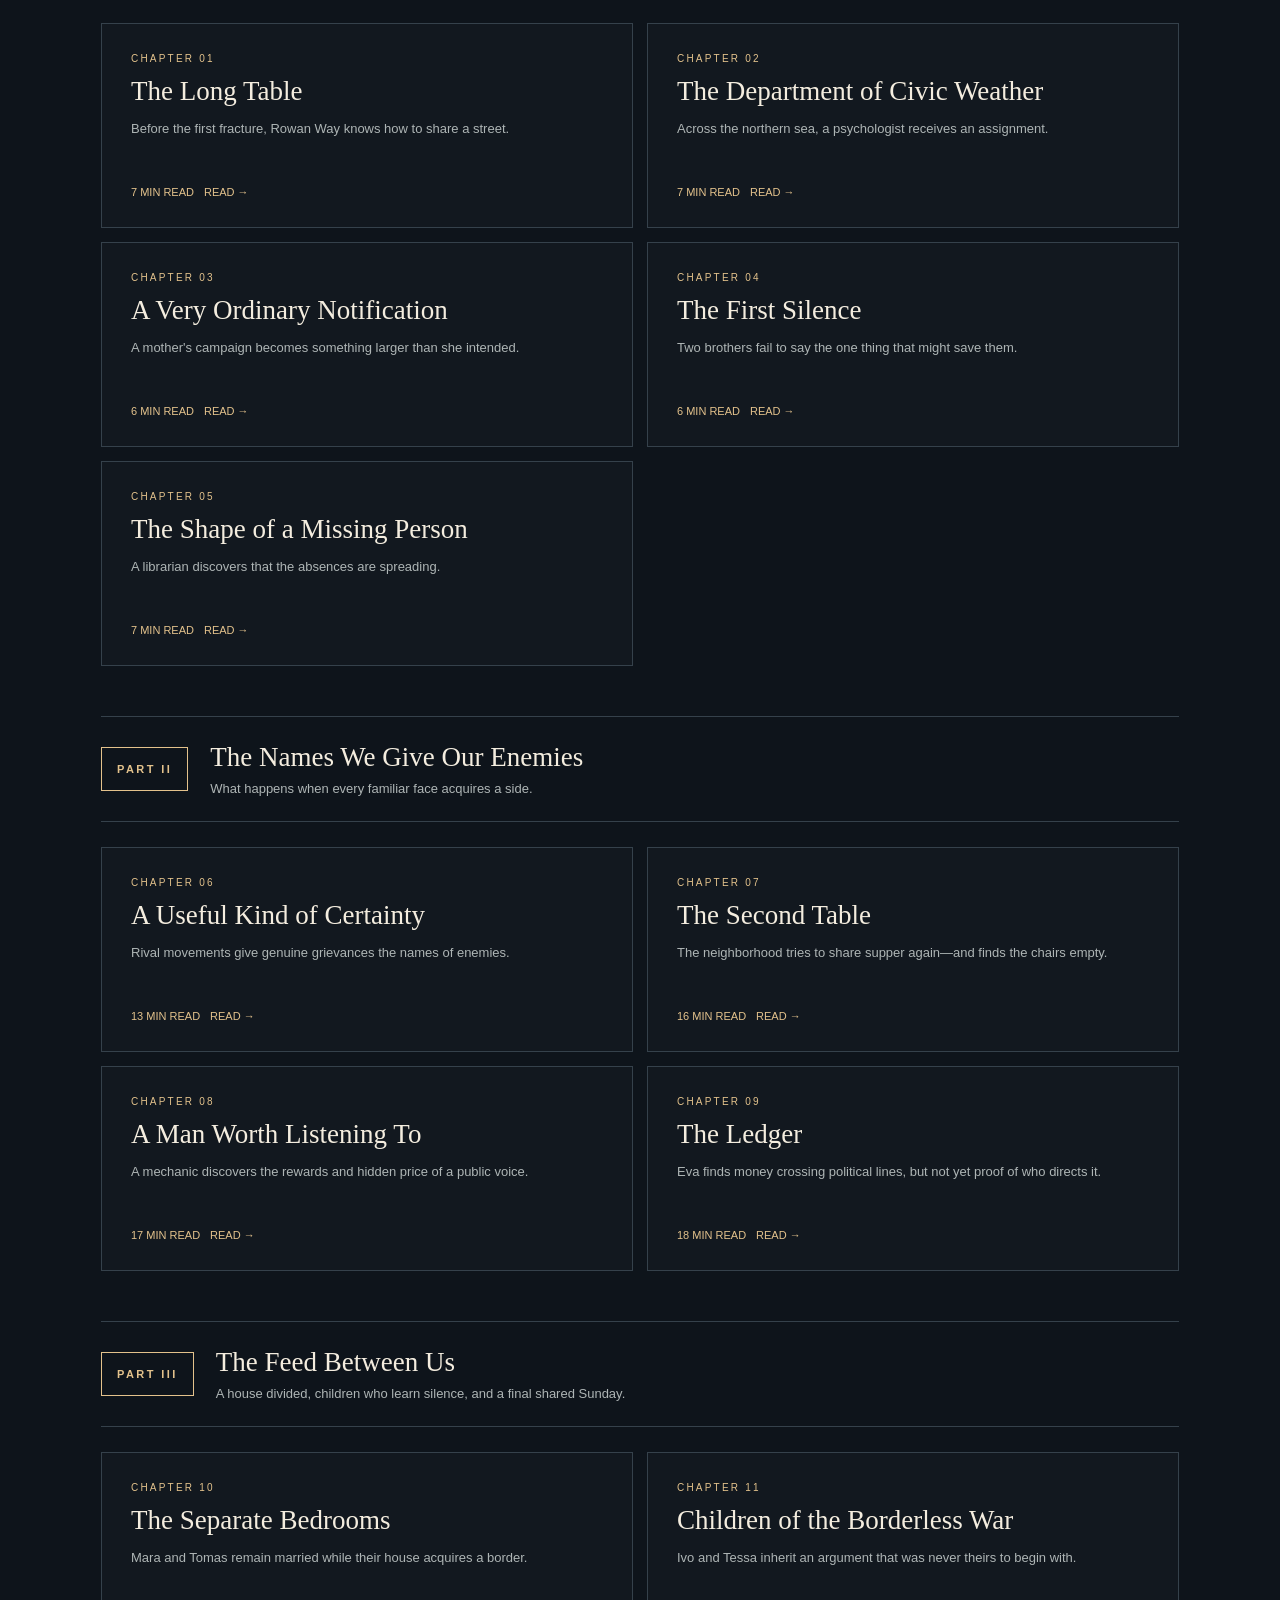
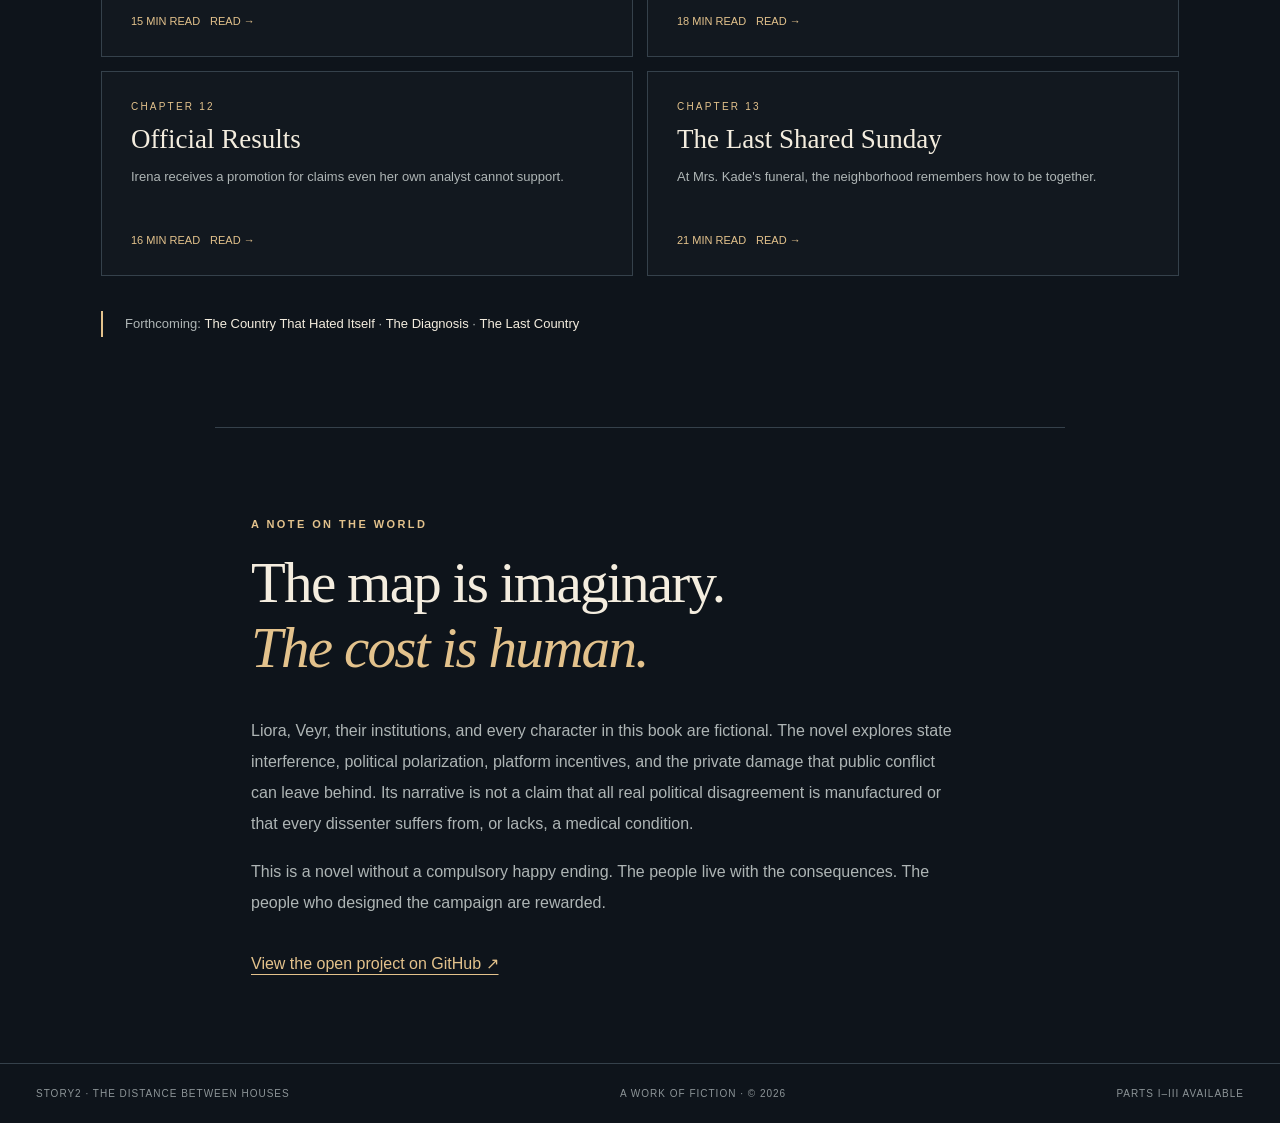
==== commit e161cc0a: "Publish Part III: The Feed Between Us (chapters 10–13)" ====
--- a/index.html
+++ b/index.html
@@ -30,7 +30,7 @@
         <div class="cover-grain" aria-hidden="true"></div>
         <div class="cover-grid">
           <div class="cover-copy">
-            <p class="eyebrow"><span class="signal-dot"></span> A SERIAL NOVEL · PARTS ONE & TWO AVAILABLE</p>
+            <p class="eyebrow"><span class="signal-dot"></span> A SERIAL NOVEL · PARTS ONE–THREE AVAILABLE</p>
             <p class="overline">AN ANATOMY OF A COUNTRY THAT VANISHED</p>
             <h1 id="book-title">THE DISTANCE<br>BETWEEN <em>HOUSES</em></h1>
             <p class="hook">They did not conquer the country by crossing its borders.<br>They persuaded its people that their neighbors were the enemy.</p>
@@ -69,9 +69,9 @@
       </section>
 
       <section class="section chapters-section" id="chapters" aria-labelledby="chapters-title">
-        <div class="section-heading"><div><p class="section-label">THE SERIAL NOVEL</p><h2 id="chapters-title">Read the story</h2></div><p class="muted">Nine chapters available · two installments</p></div>
+        <div class="section-heading"><div><p class="section-label">THE SERIAL NOVEL</p><h2 id="chapters-title">Read the story</h2></div><p class="muted">Thirteen chapters available · three installments</p></div>
         <div id="chapter-cards" class="chapter-sections" aria-live="polite"></div>
-        <p class="forthcoming">Forthcoming: <strong>The Feed Between Us</strong> · <strong>The Country That Hated Itself</strong> · <strong>The Diagnosis</strong> · <strong>The Last Country</strong></p>
+        <p class="forthcoming">Forthcoming: <strong>The Country That Hated Itself</strong> · <strong>The Diagnosis</strong> · <strong>The Last Country</strong></p>
       </section>
 
       <section class="section about-section" id="about">
@@ -98,6 +98,6 @@
       </div>
     </section>
   </main>
-  <footer class="site-footer"><span>STORY2 · THE DISTANCE BETWEEN HOUSES</span><span>A WORK OF FICTION · © 2026</span><span id="footer-progress">PARTS I–II AVAILABLE</span></footer>
+  <footer class="site-footer"><span>STORY2 · THE DISTANCE BETWEEN HOUSES</span><span>A WORK OF FICTION · © 2026</span><span id="footer-progress">PARTS I–III AVAILABLE</span></footer>
 </body>
 </html>
--- a/style.css
+++ b/style.css
@@ -12,3 +12,5 @@
 @media(prefers-reduced-motion:reduce){html{scroll-behavior:auto}*,*:before,*:after{transition:none!important}}
 
 .prose .scene-break{text-align:center;color:var(--gold);font-size:19px;margin:2.3em auto;letter-spacing:.2em}
+
+.chapter-sections .chapter-group{margin-bottom:50px}.chapter-sections .chapter-group:last-child{margin-bottom:0}
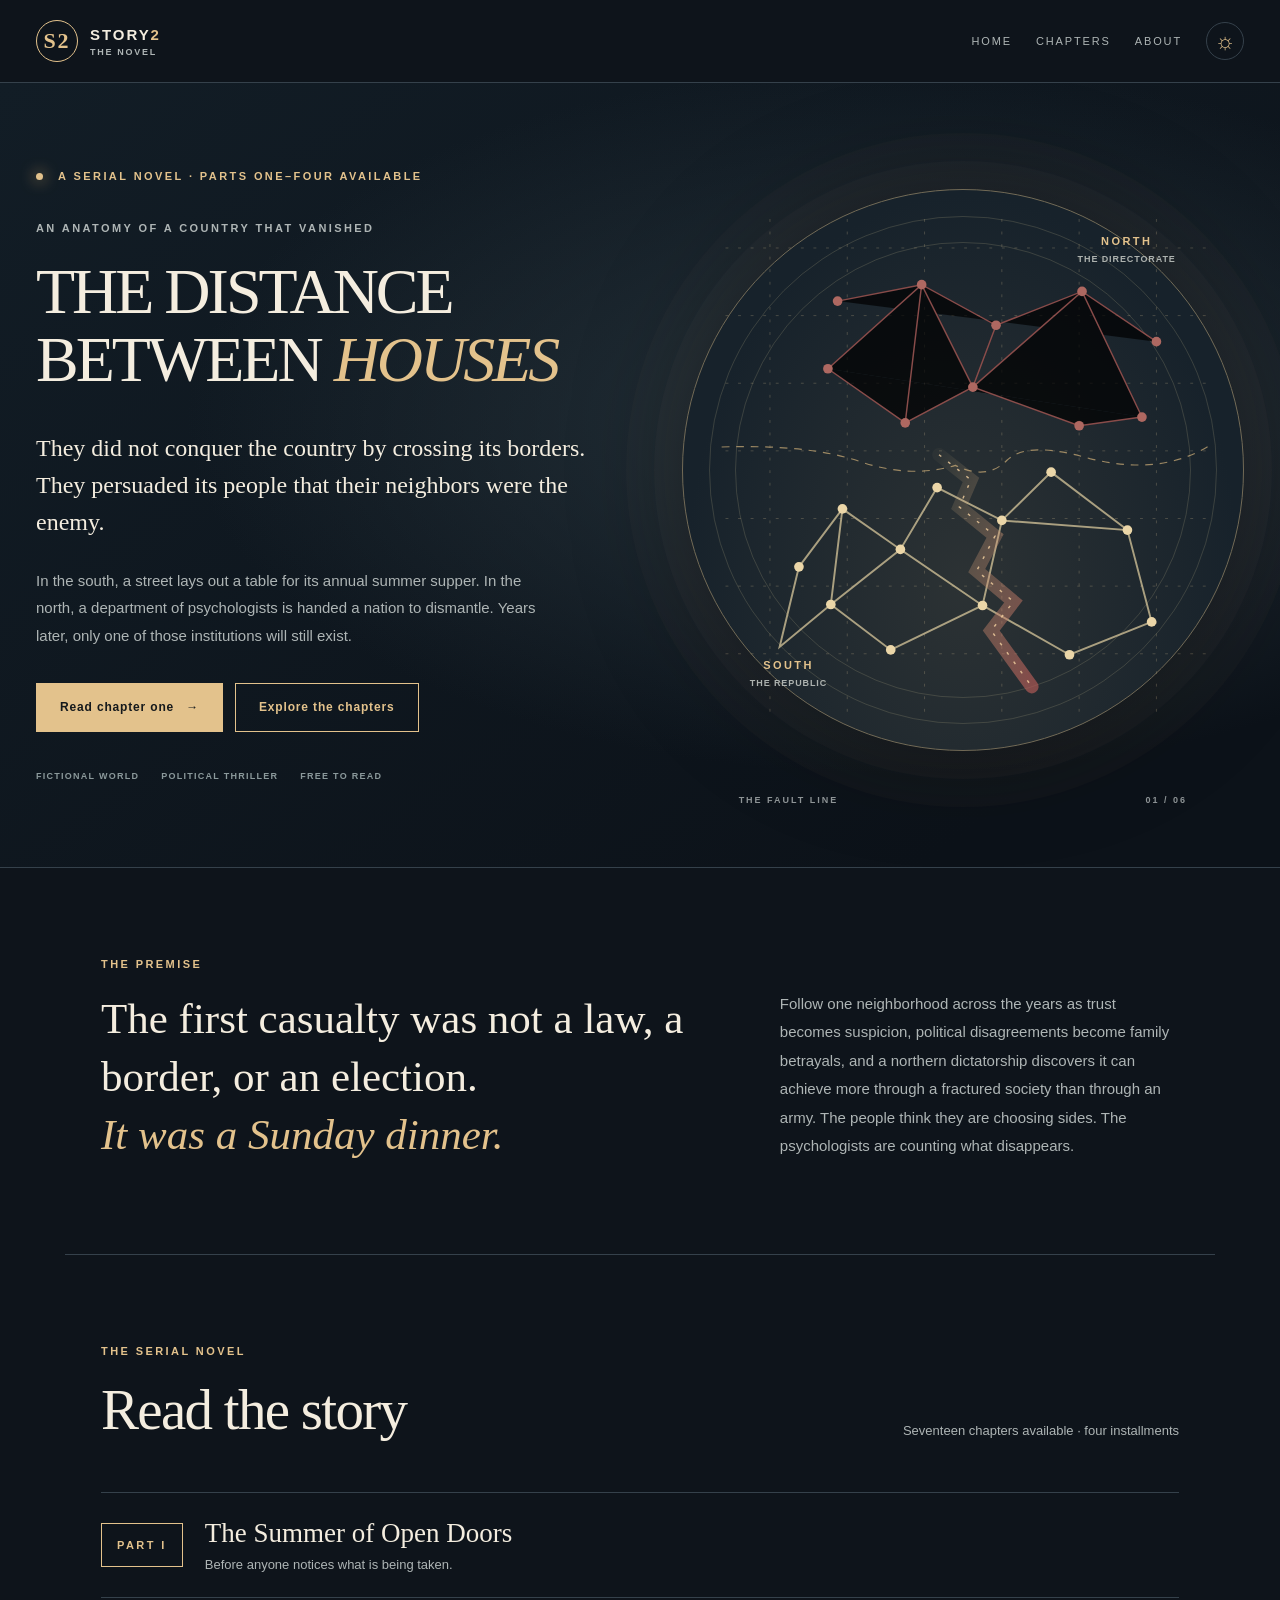
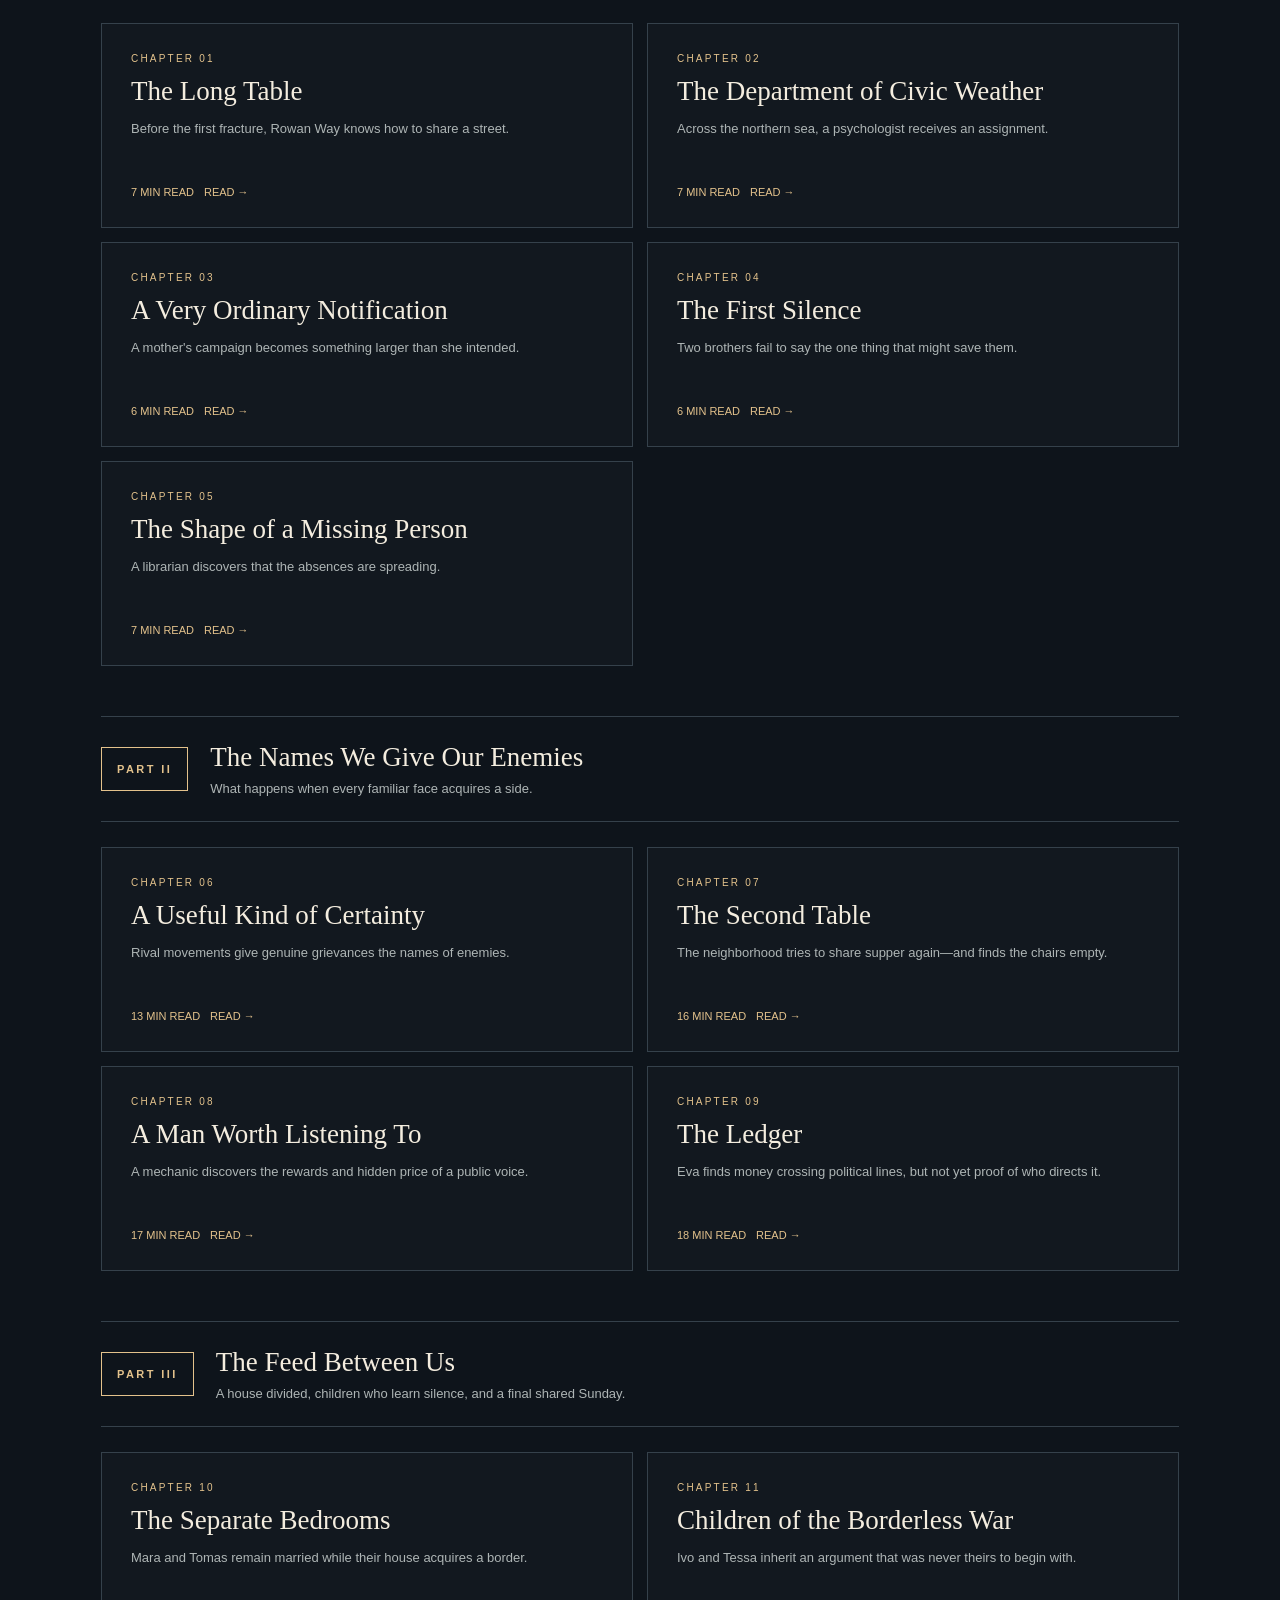
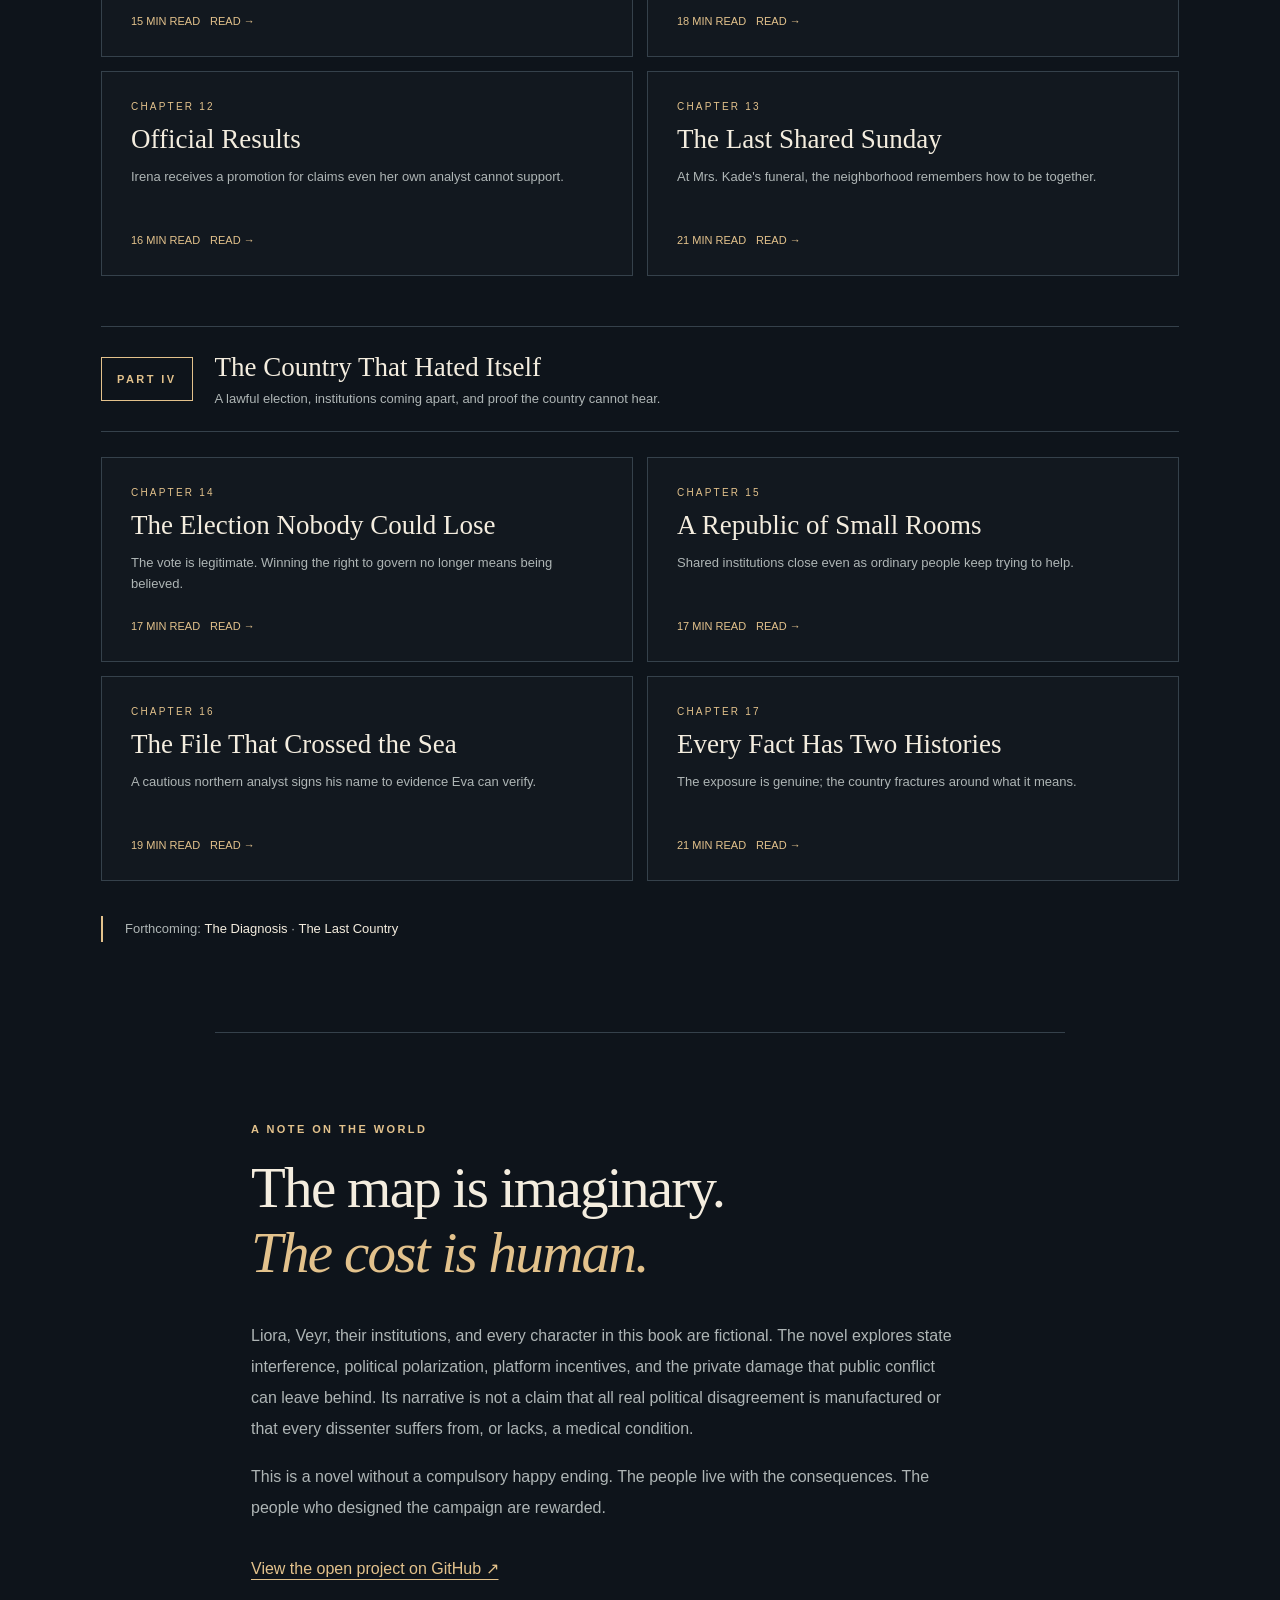
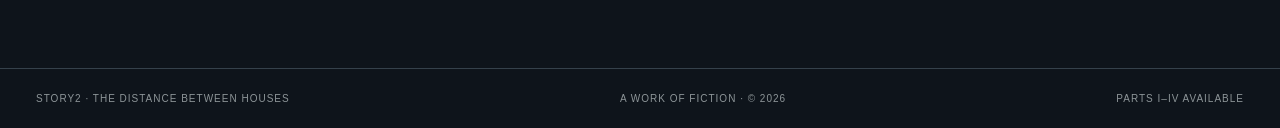
==== commit c2610158: "Publish Part IV: The Country That Hated Itself (chapters 14–17)" ====
--- a/index.html
+++ b/index.html
@@ -30,7 +30,7 @@
         <div class="cover-grain" aria-hidden="true"></div>
         <div class="cover-grid">
           <div class="cover-copy">
-            <p class="eyebrow"><span class="signal-dot"></span> A SERIAL NOVEL · PARTS ONE–THREE AVAILABLE</p>
+            <p class="eyebrow"><span class="signal-dot"></span> A SERIAL NOVEL · PARTS ONE–FOUR AVAILABLE</p>
             <p class="overline">AN ANATOMY OF A COUNTRY THAT VANISHED</p>
             <h1 id="book-title">THE DISTANCE<br>BETWEEN <em>HOUSES</em></h1>
             <p class="hook">They did not conquer the country by crossing its borders.<br>They persuaded its people that their neighbors were the enemy.</p>
@@ -69,9 +69,9 @@
       </section>
 
       <section class="section chapters-section" id="chapters" aria-labelledby="chapters-title">
-        <div class="section-heading"><div><p class="section-label">THE SERIAL NOVEL</p><h2 id="chapters-title">Read the story</h2></div><p class="muted">Thirteen chapters available · three installments</p></div>
+        <div class="section-heading"><div><p class="section-label">THE SERIAL NOVEL</p><h2 id="chapters-title">Read the story</h2></div><p class="muted">Seventeen chapters available · four installments</p></div>
         <div id="chapter-cards" class="chapter-sections" aria-live="polite"></div>
-        <p class="forthcoming">Forthcoming: <strong>The Country That Hated Itself</strong> · <strong>The Diagnosis</strong> · <strong>The Last Country</strong></p>
+        <p class="forthcoming">Forthcoming: <strong>The Diagnosis</strong> · <strong>The Last Country</strong></p>
       </section>
 
       <section class="section about-section" id="about">
@@ -98,6 +98,6 @@
       </div>
     </section>
   </main>
-  <footer class="site-footer"><span>STORY2 · THE DISTANCE BETWEEN HOUSES</span><span>A WORK OF FICTION · © 2026</span><span id="footer-progress">PARTS I–III AVAILABLE</span></footer>
+  <footer class="site-footer"><span>STORY2 · THE DISTANCE BETWEEN HOUSES</span><span>A WORK OF FICTION · © 2026</span><span id="footer-progress">PARTS I–IV AVAILABLE</span></footer>
 </body>
 </html>
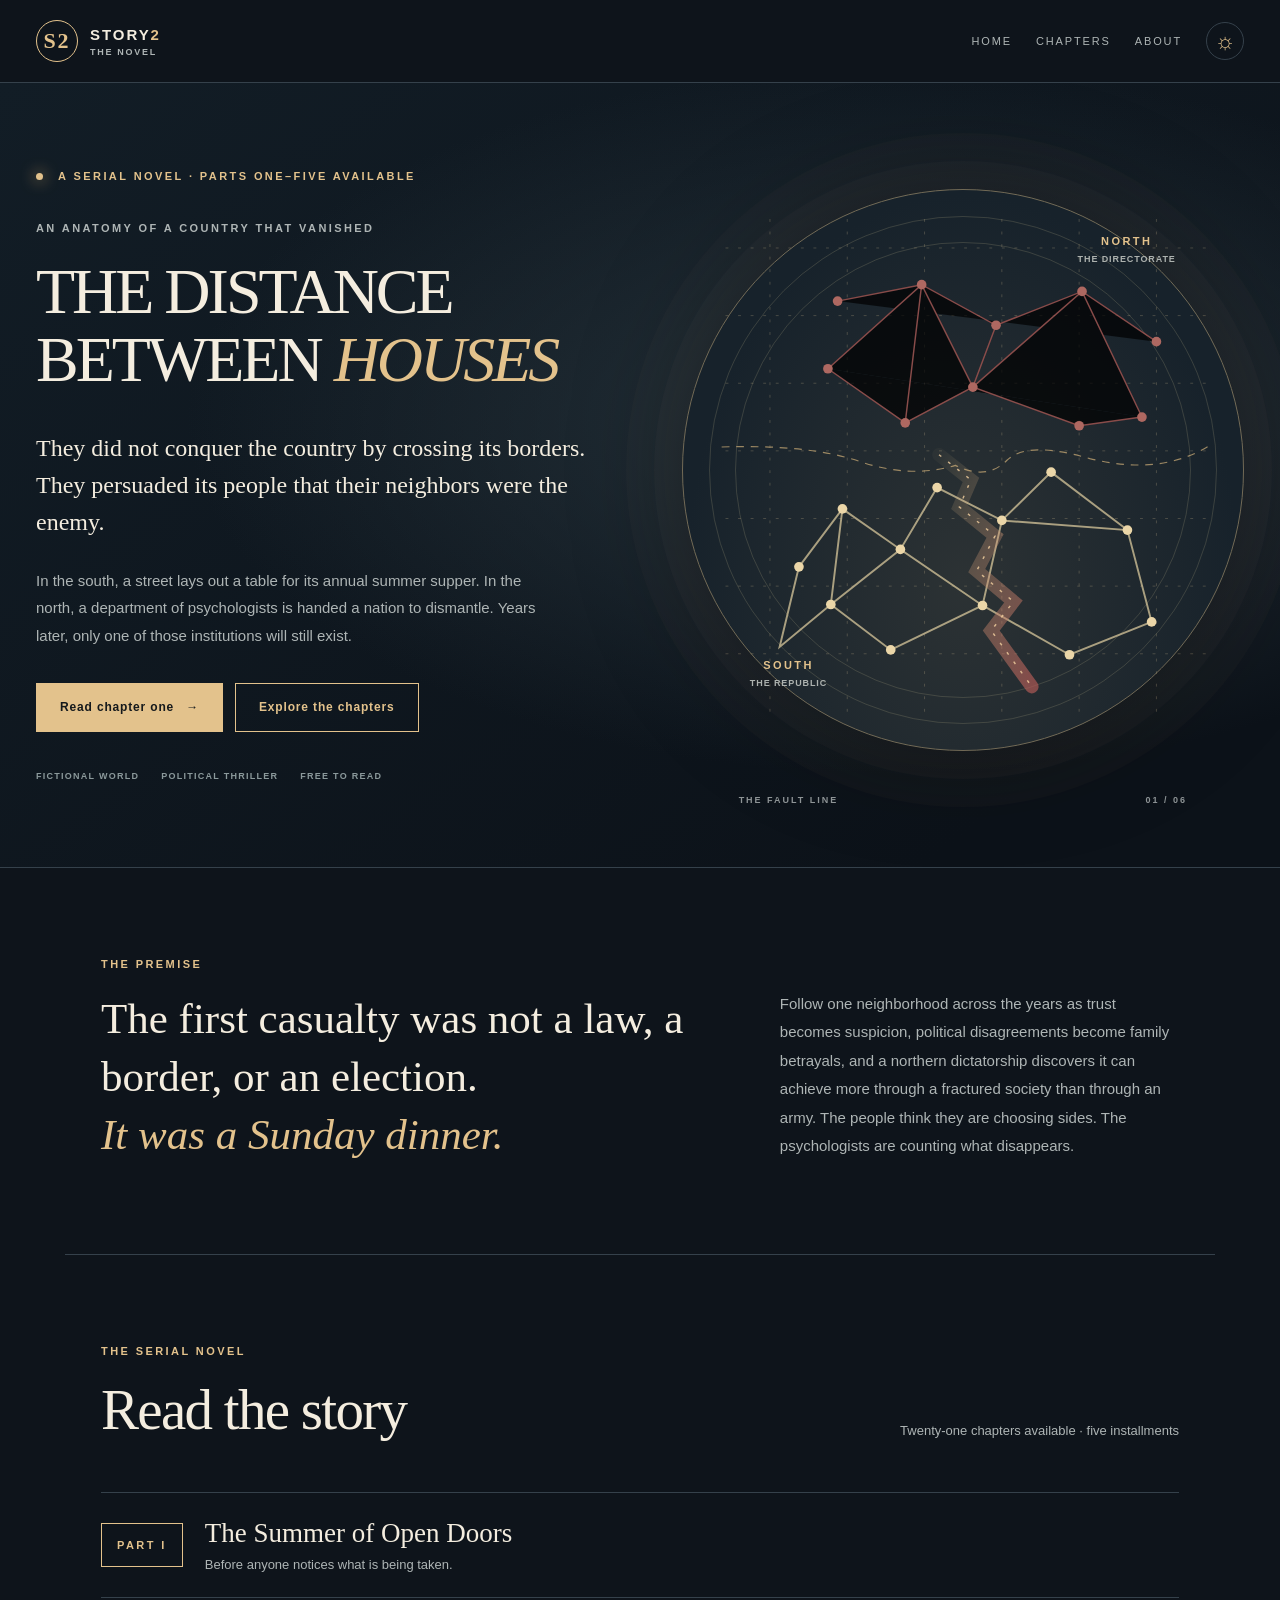
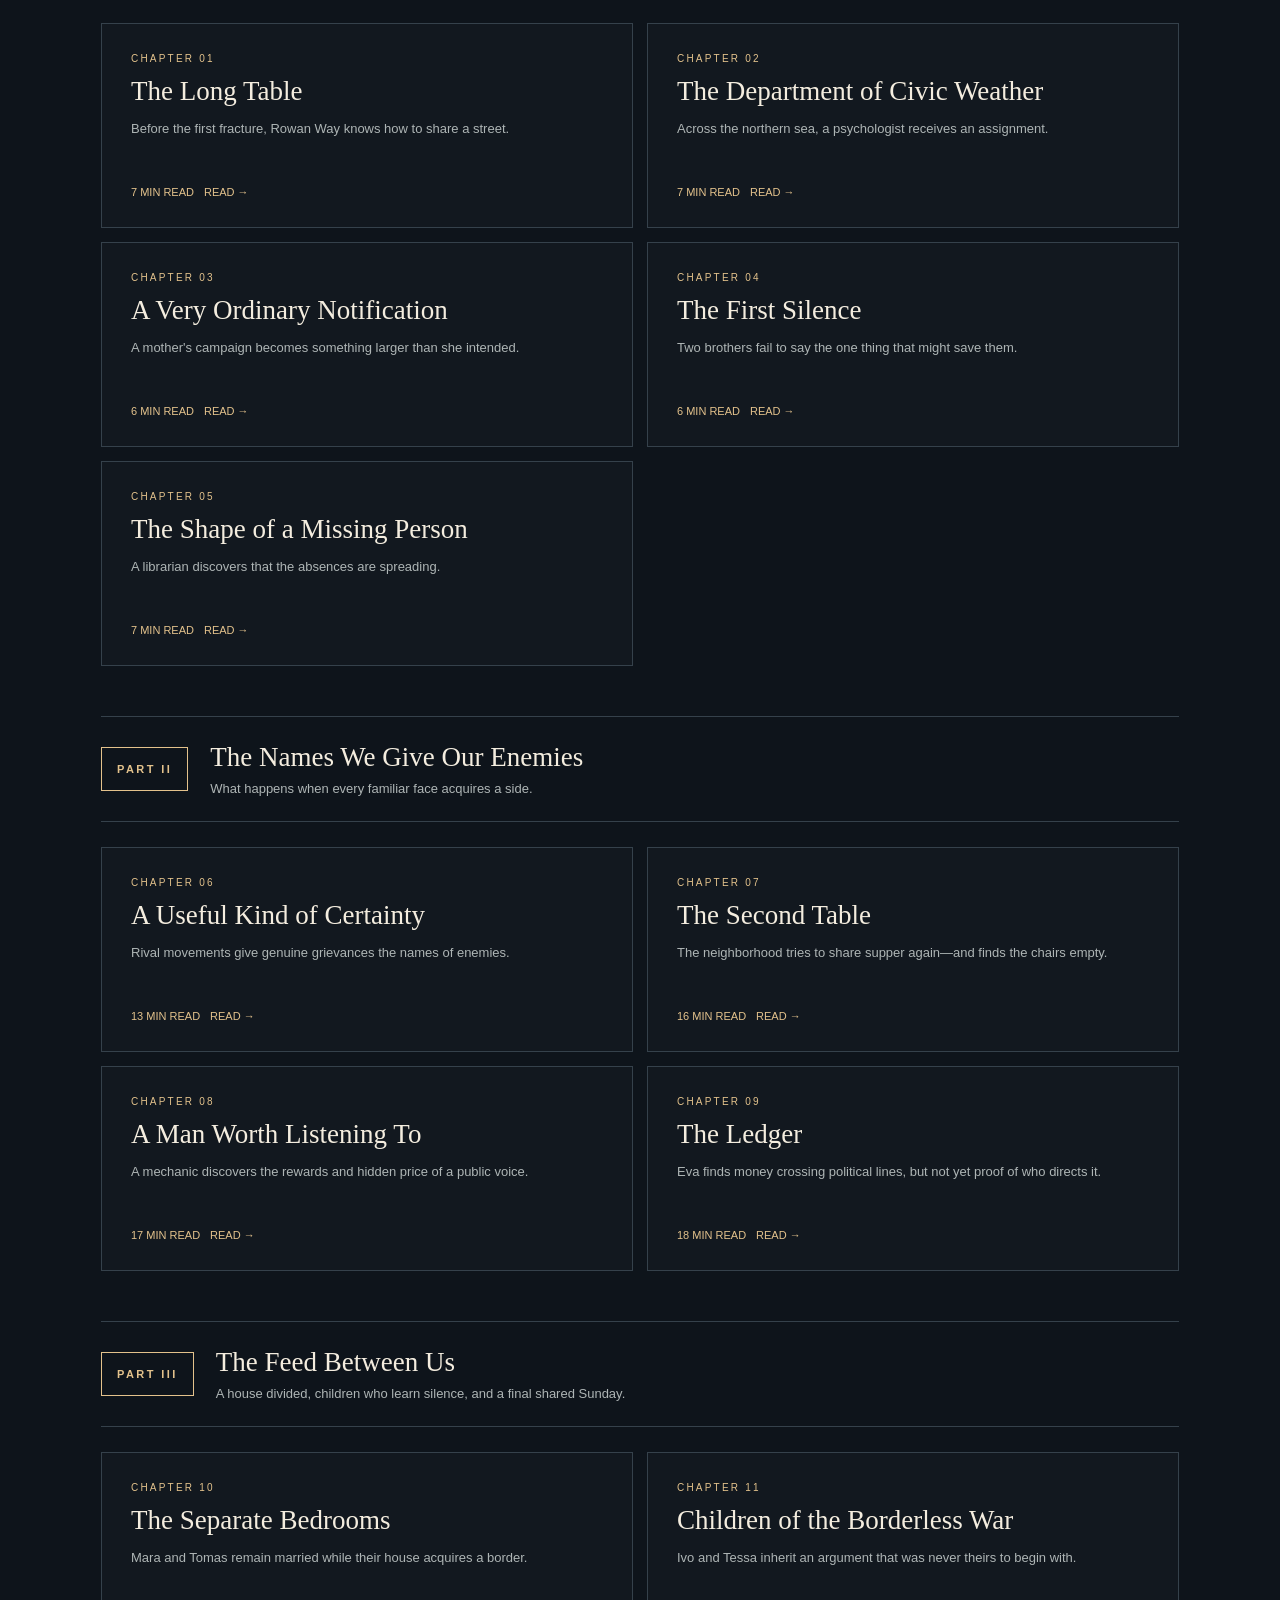
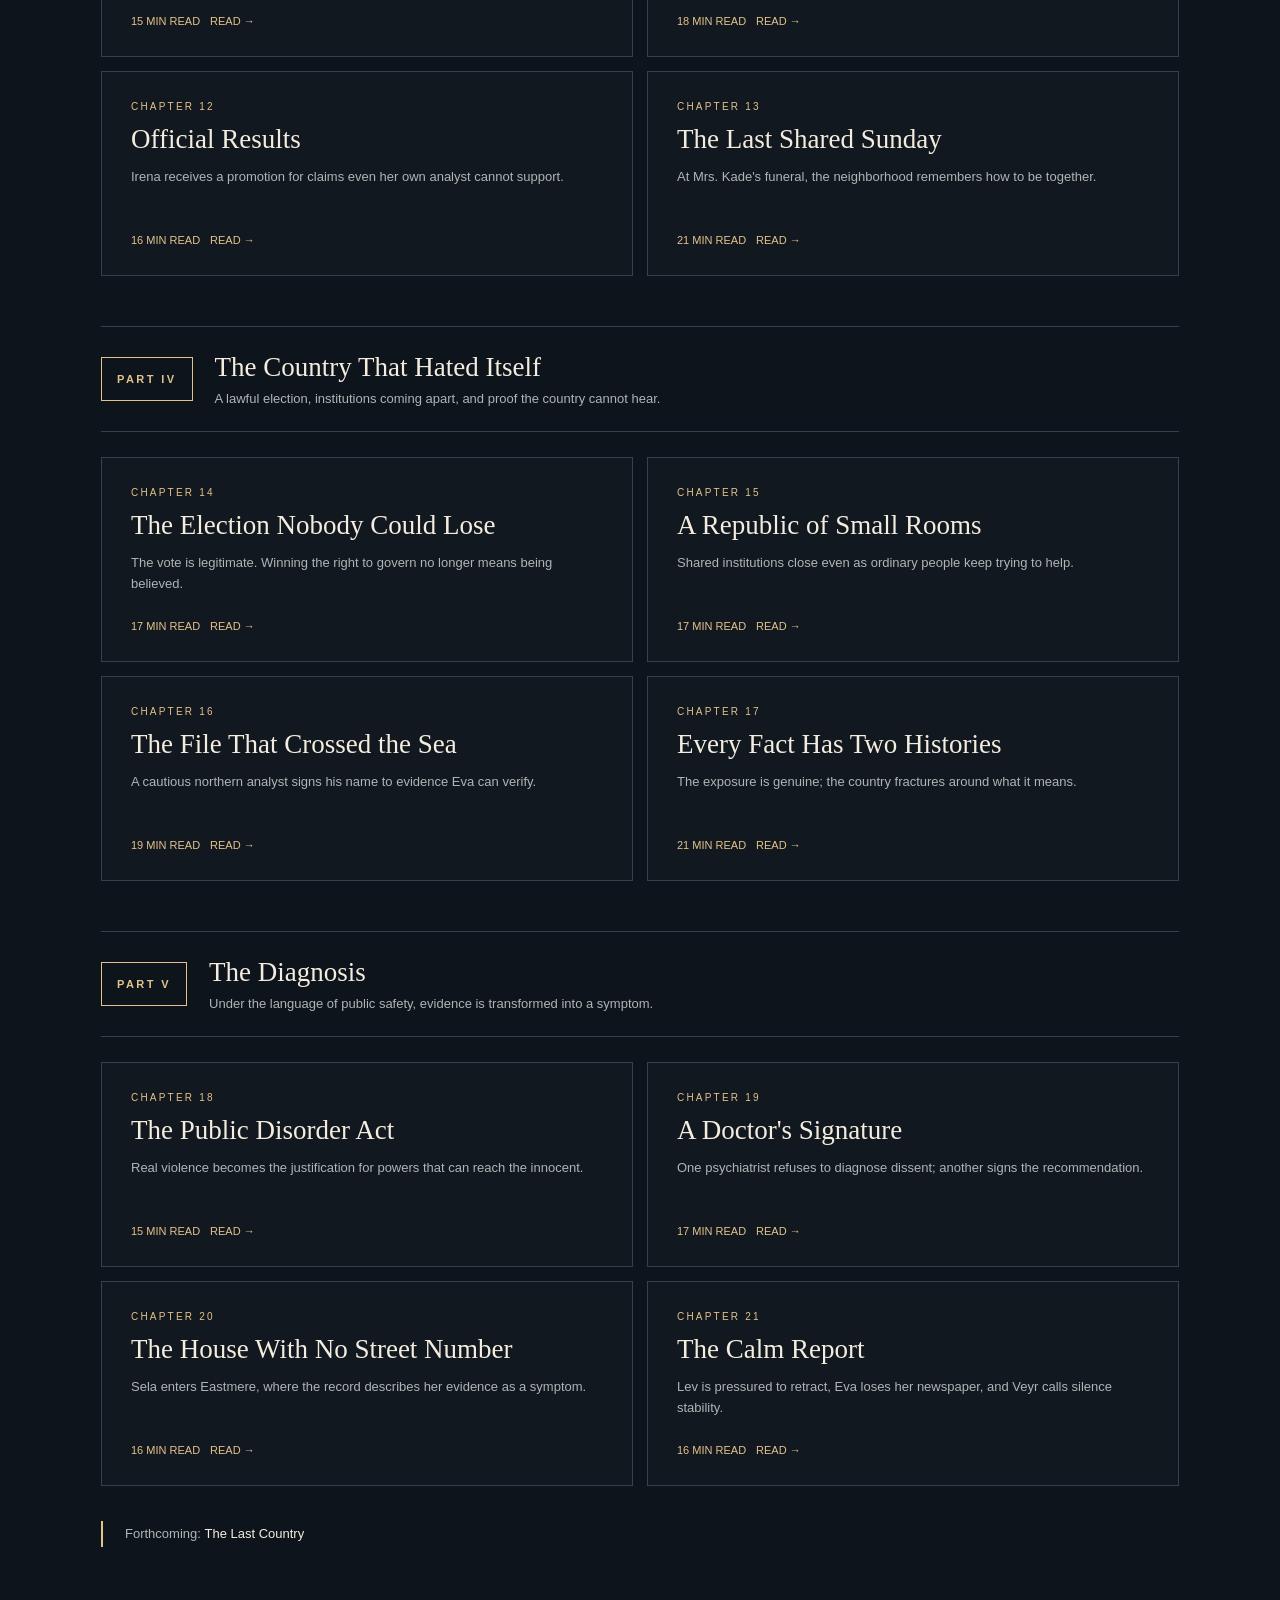
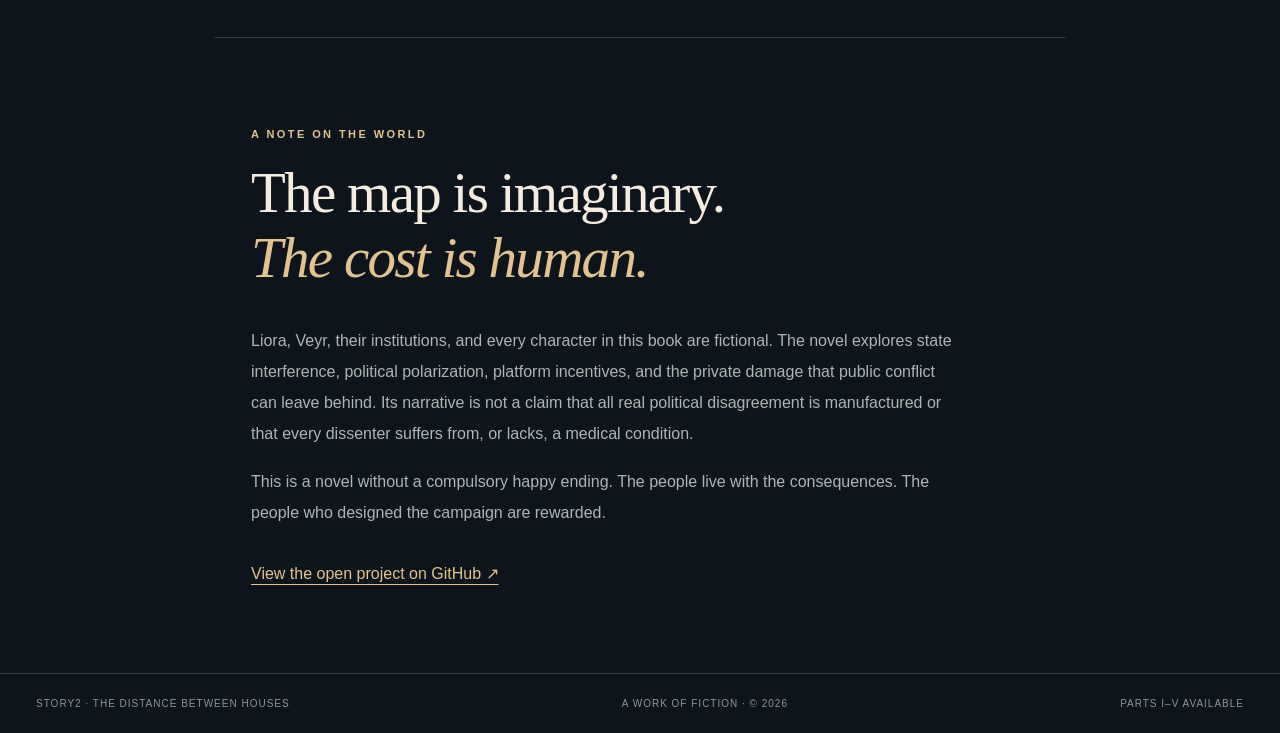
==== commit 9856858f: "Publish Part V: The Diagnosis (chapters 18–21)" ====
--- a/index.html
+++ b/index.html
@@ -30,7 +30,7 @@
         <div class="cover-grain" aria-hidden="true"></div>
         <div class="cover-grid">
           <div class="cover-copy">
-            <p class="eyebrow"><span class="signal-dot"></span> A SERIAL NOVEL · PARTS ONE–FOUR AVAILABLE</p>
+            <p class="eyebrow"><span class="signal-dot"></span> A SERIAL NOVEL · PARTS ONE–FIVE AVAILABLE</p>
             <p class="overline">AN ANATOMY OF A COUNTRY THAT VANISHED</p>
             <h1 id="book-title">THE DISTANCE<br>BETWEEN <em>HOUSES</em></h1>
             <p class="hook">They did not conquer the country by crossing its borders.<br>They persuaded its people that their neighbors were the enemy.</p>
@@ -69,9 +69,9 @@
       </section>
 
       <section class="section chapters-section" id="chapters" aria-labelledby="chapters-title">
-        <div class="section-heading"><div><p class="section-label">THE SERIAL NOVEL</p><h2 id="chapters-title">Read the story</h2></div><p class="muted">Seventeen chapters available · four installments</p></div>
+        <div class="section-heading"><div><p class="section-label">THE SERIAL NOVEL</p><h2 id="chapters-title">Read the story</h2></div><p class="muted">Twenty-one chapters available · five installments</p></div>
         <div id="chapter-cards" class="chapter-sections" aria-live="polite"></div>
-        <p class="forthcoming">Forthcoming: <strong>The Diagnosis</strong> · <strong>The Last Country</strong></p>
+        <p class="forthcoming">Forthcoming: <strong>The Last Country</strong></p>
       </section>
 
       <section class="section about-section" id="about">
@@ -98,6 +98,6 @@
       </div>
     </section>
   </main>
-  <footer class="site-footer"><span>STORY2 · THE DISTANCE BETWEEN HOUSES</span><span>A WORK OF FICTION · © 2026</span><span id="footer-progress">PARTS I–IV AVAILABLE</span></footer>
+  <footer class="site-footer"><span>STORY2 · THE DISTANCE BETWEEN HOUSES</span><span>A WORK OF FICTION · © 2026</span><span id="footer-progress">PARTS I–V AVAILABLE</span></footer>
 </body>
 </html>
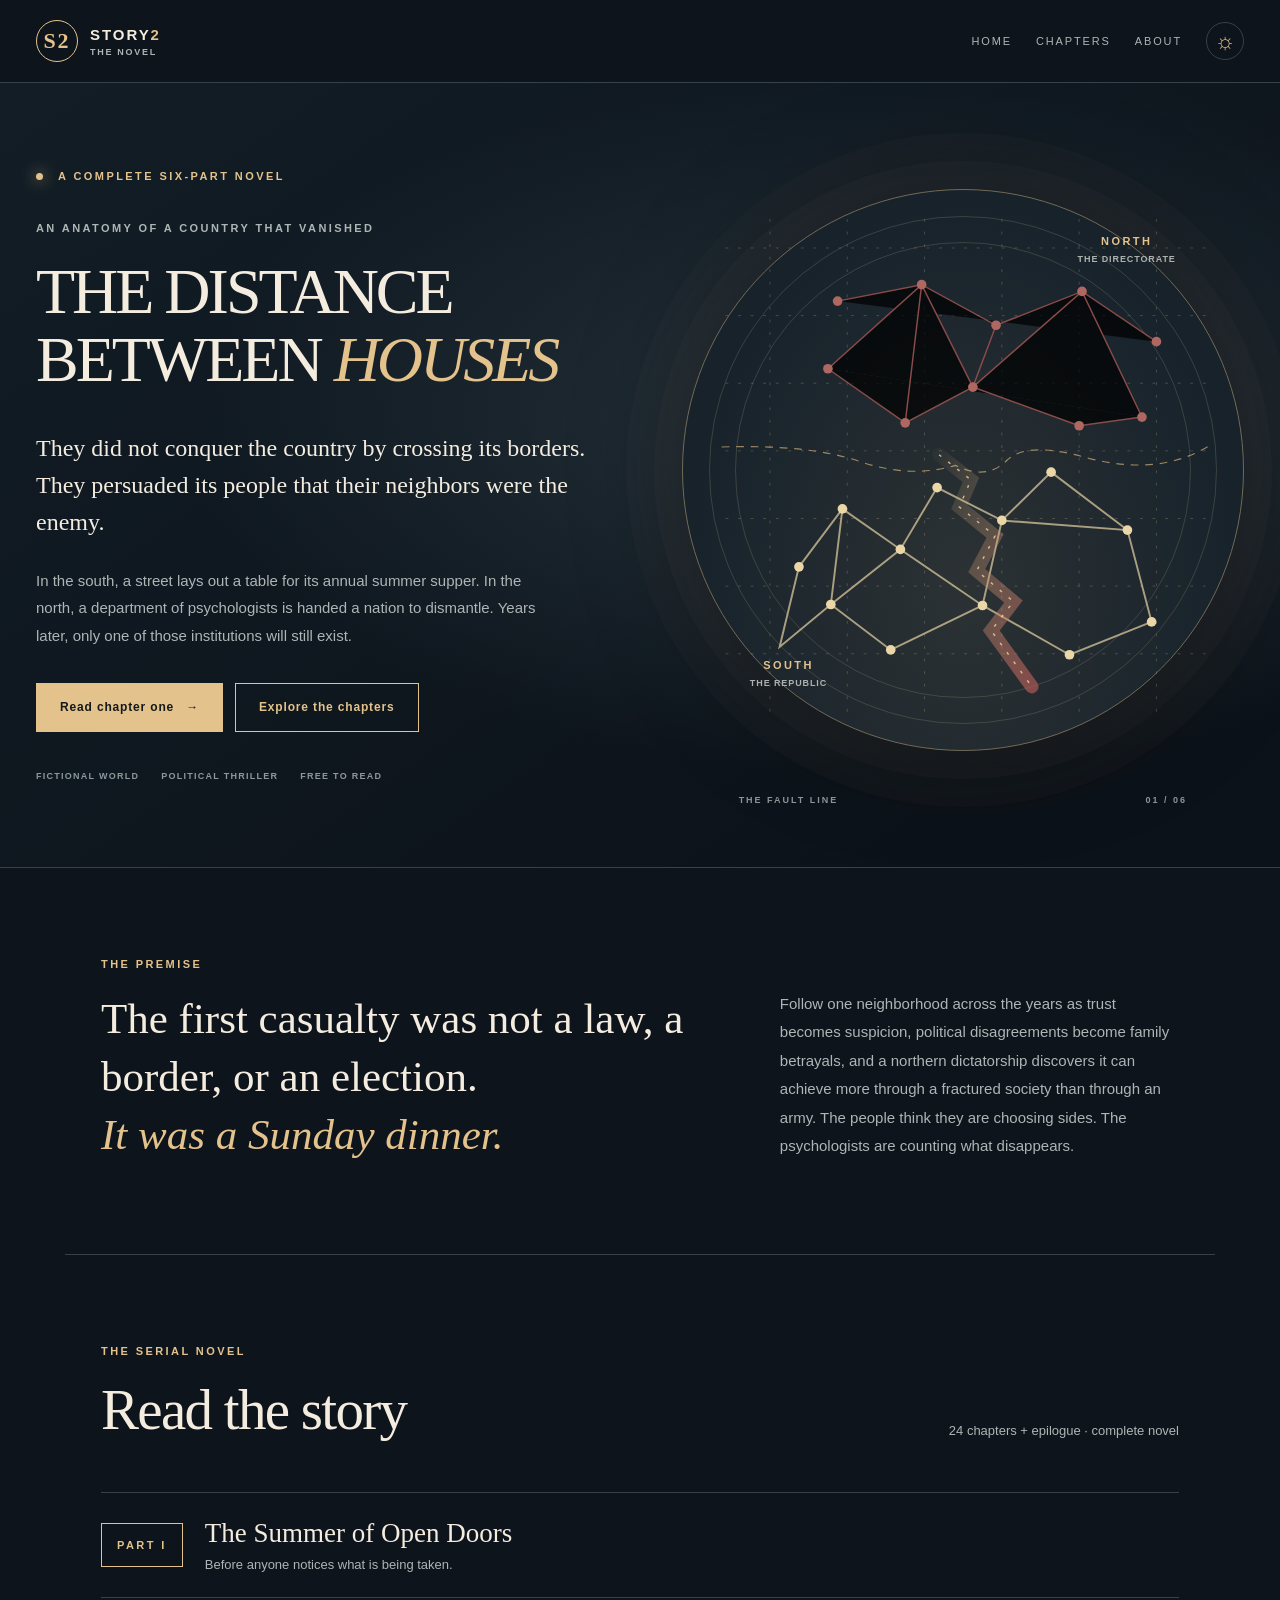
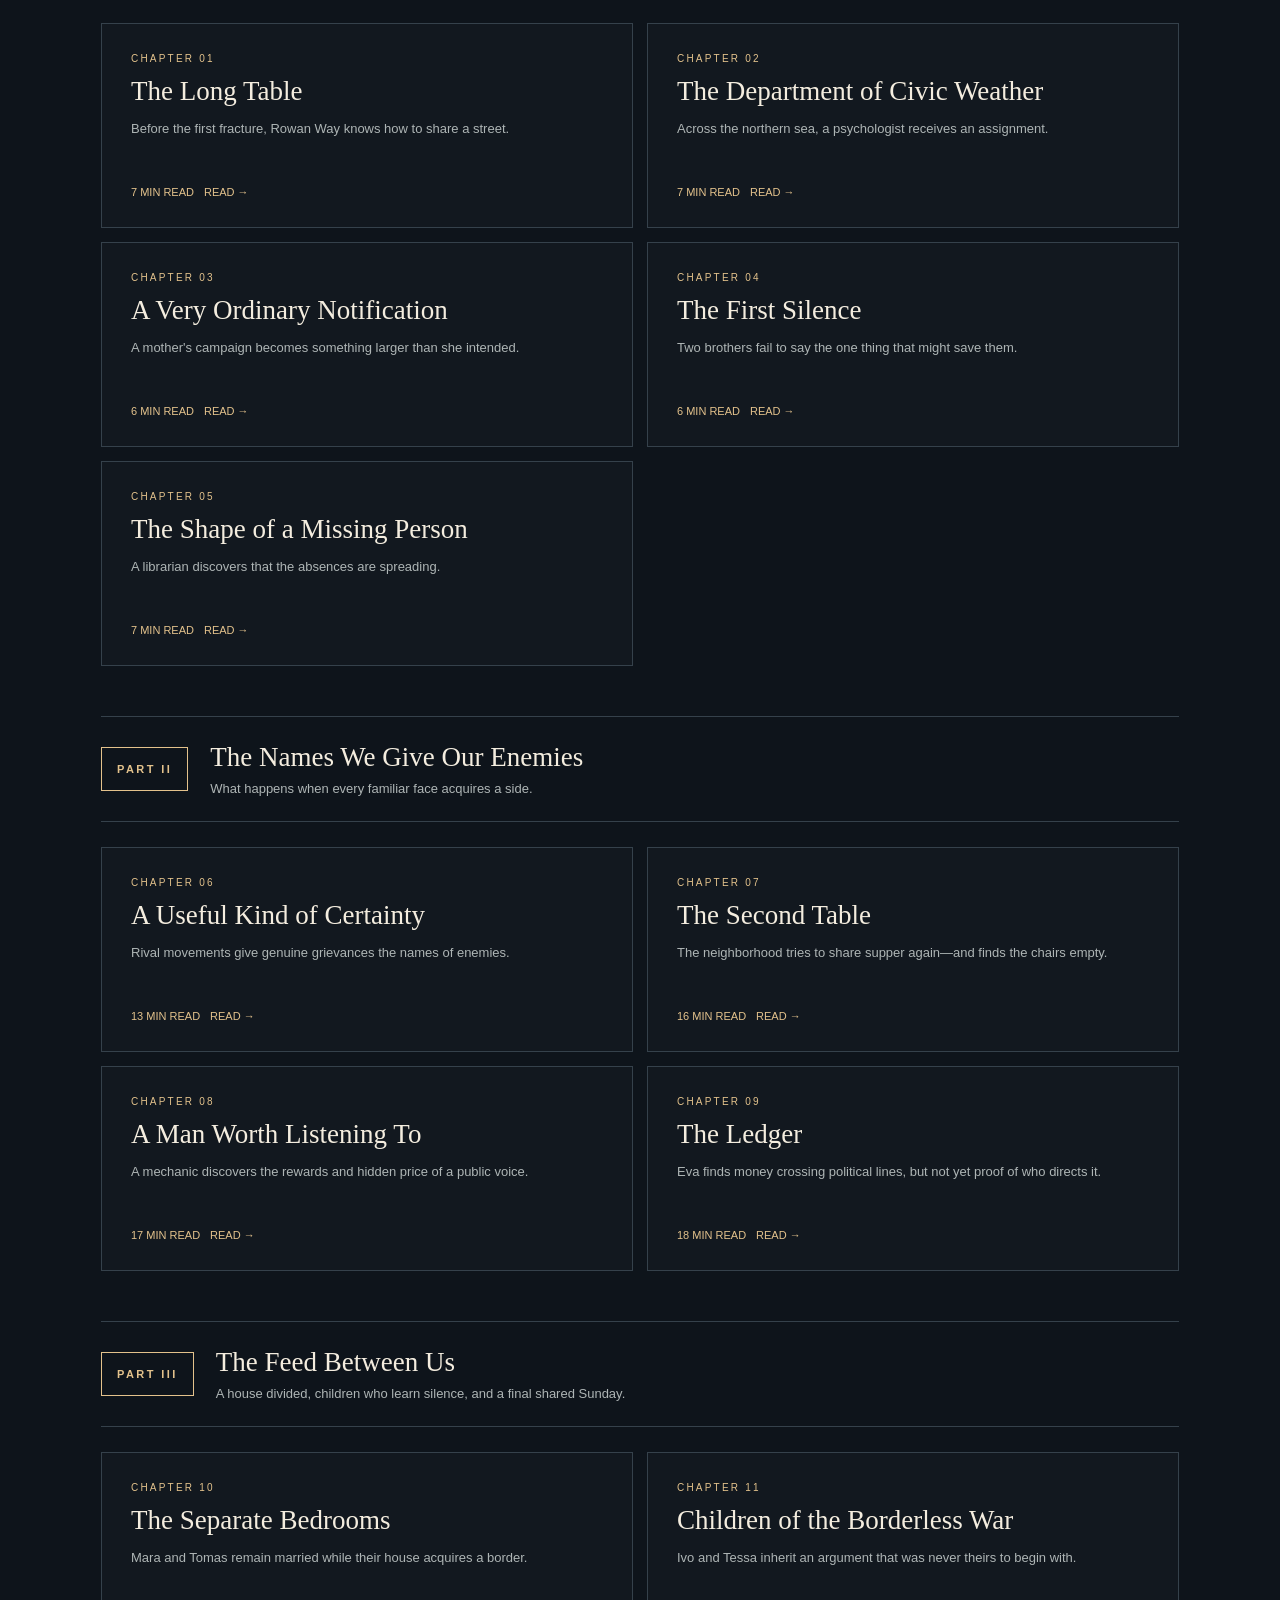
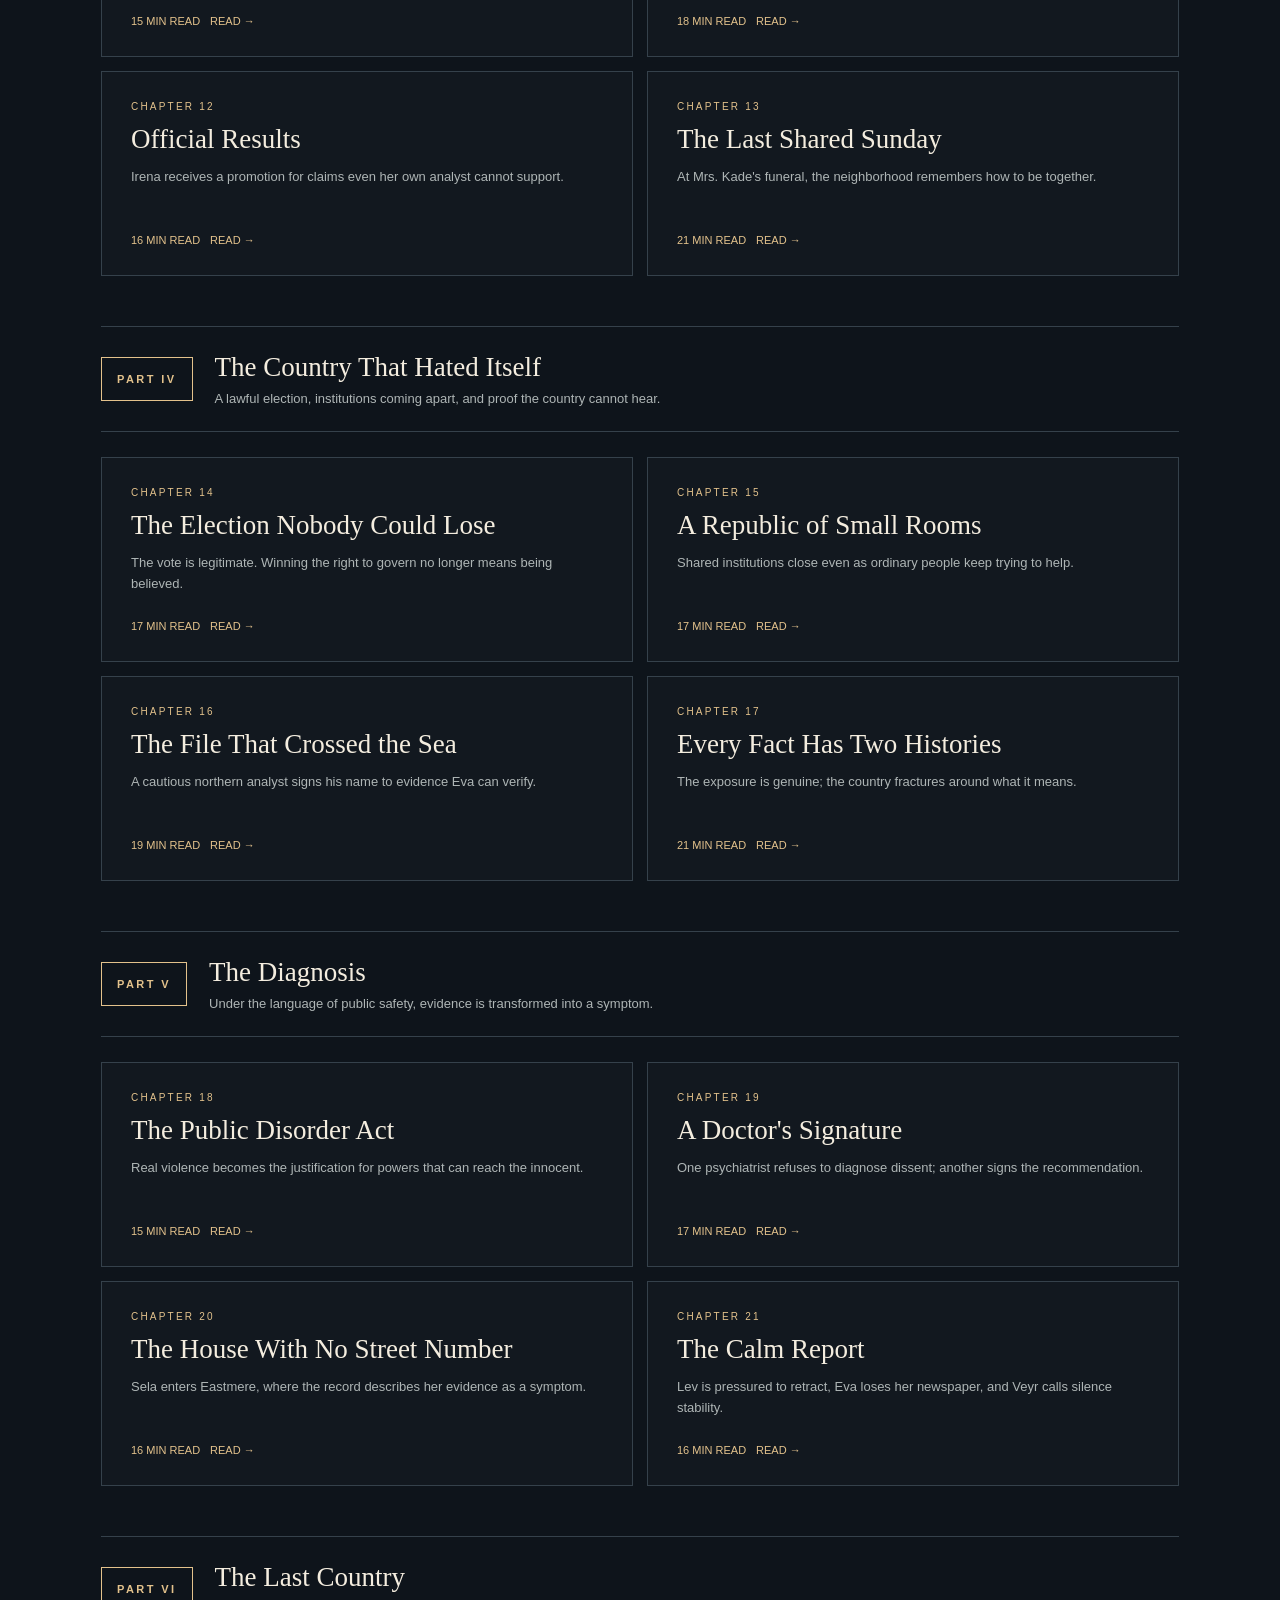
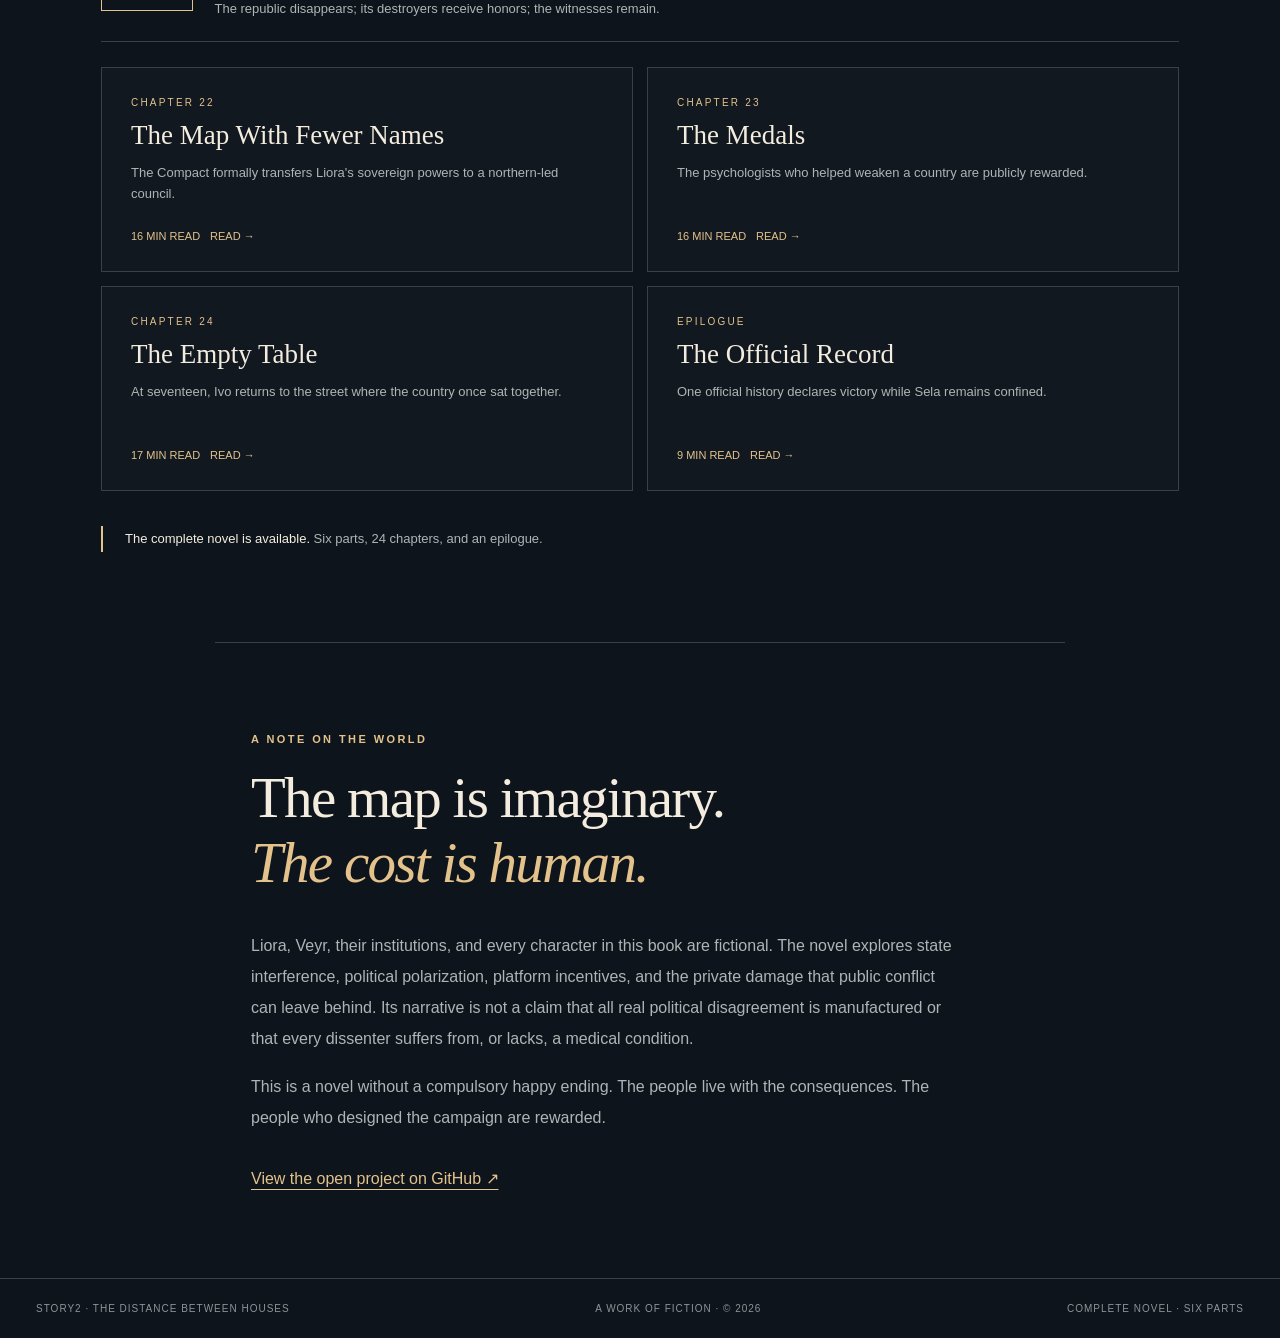
==== commit 814b80b9: "Complete The Distance Between Houses: Part VI, 24 chapters and epilogue" ====
--- a/index.html
+++ b/index.html
@@ -30,7 +30,7 @@
         <div class="cover-grain" aria-hidden="true"></div>
         <div class="cover-grid">
           <div class="cover-copy">
-            <p class="eyebrow"><span class="signal-dot"></span> A SERIAL NOVEL · PARTS ONE–FIVE AVAILABLE</p>
+            <p class="eyebrow"><span class="signal-dot"></span> A COMPLETE SIX-PART NOVEL</p>
             <p class="overline">AN ANATOMY OF A COUNTRY THAT VANISHED</p>
             <h1 id="book-title">THE DISTANCE<br>BETWEEN <em>HOUSES</em></h1>
             <p class="hook">They did not conquer the country by crossing its borders.<br>They persuaded its people that their neighbors were the enemy.</p>
@@ -69,9 +69,9 @@
       </section>
 
       <section class="section chapters-section" id="chapters" aria-labelledby="chapters-title">
-        <div class="section-heading"><div><p class="section-label">THE SERIAL NOVEL</p><h2 id="chapters-title">Read the story</h2></div><p class="muted">Twenty-one chapters available · five installments</p></div>
+        <div class="section-heading"><div><p class="section-label">THE SERIAL NOVEL</p><h2 id="chapters-title">Read the story</h2></div><p class="muted">24 chapters + epilogue · complete novel</p></div>
         <div id="chapter-cards" class="chapter-sections" aria-live="polite"></div>
-        <p class="forthcoming">Forthcoming: <strong>The Last Country</strong></p>
+        <p class="forthcoming"><strong>The complete novel is available.</strong> Six parts, 24 chapters, and an epilogue.</p>
       </section>
 
       <section class="section about-section" id="about">
@@ -98,6 +98,6 @@
       </div>
     </section>
   </main>
-  <footer class="site-footer"><span>STORY2 · THE DISTANCE BETWEEN HOUSES</span><span>A WORK OF FICTION · © 2026</span><span id="footer-progress">PARTS I–V AVAILABLE</span></footer>
+  <footer class="site-footer"><span>STORY2 · THE DISTANCE BETWEEN HOUSES</span><span>A WORK OF FICTION · © 2026</span><span id="footer-progress">COMPLETE NOVEL · SIX PARTS</span></footer>
 </body>
 </html>
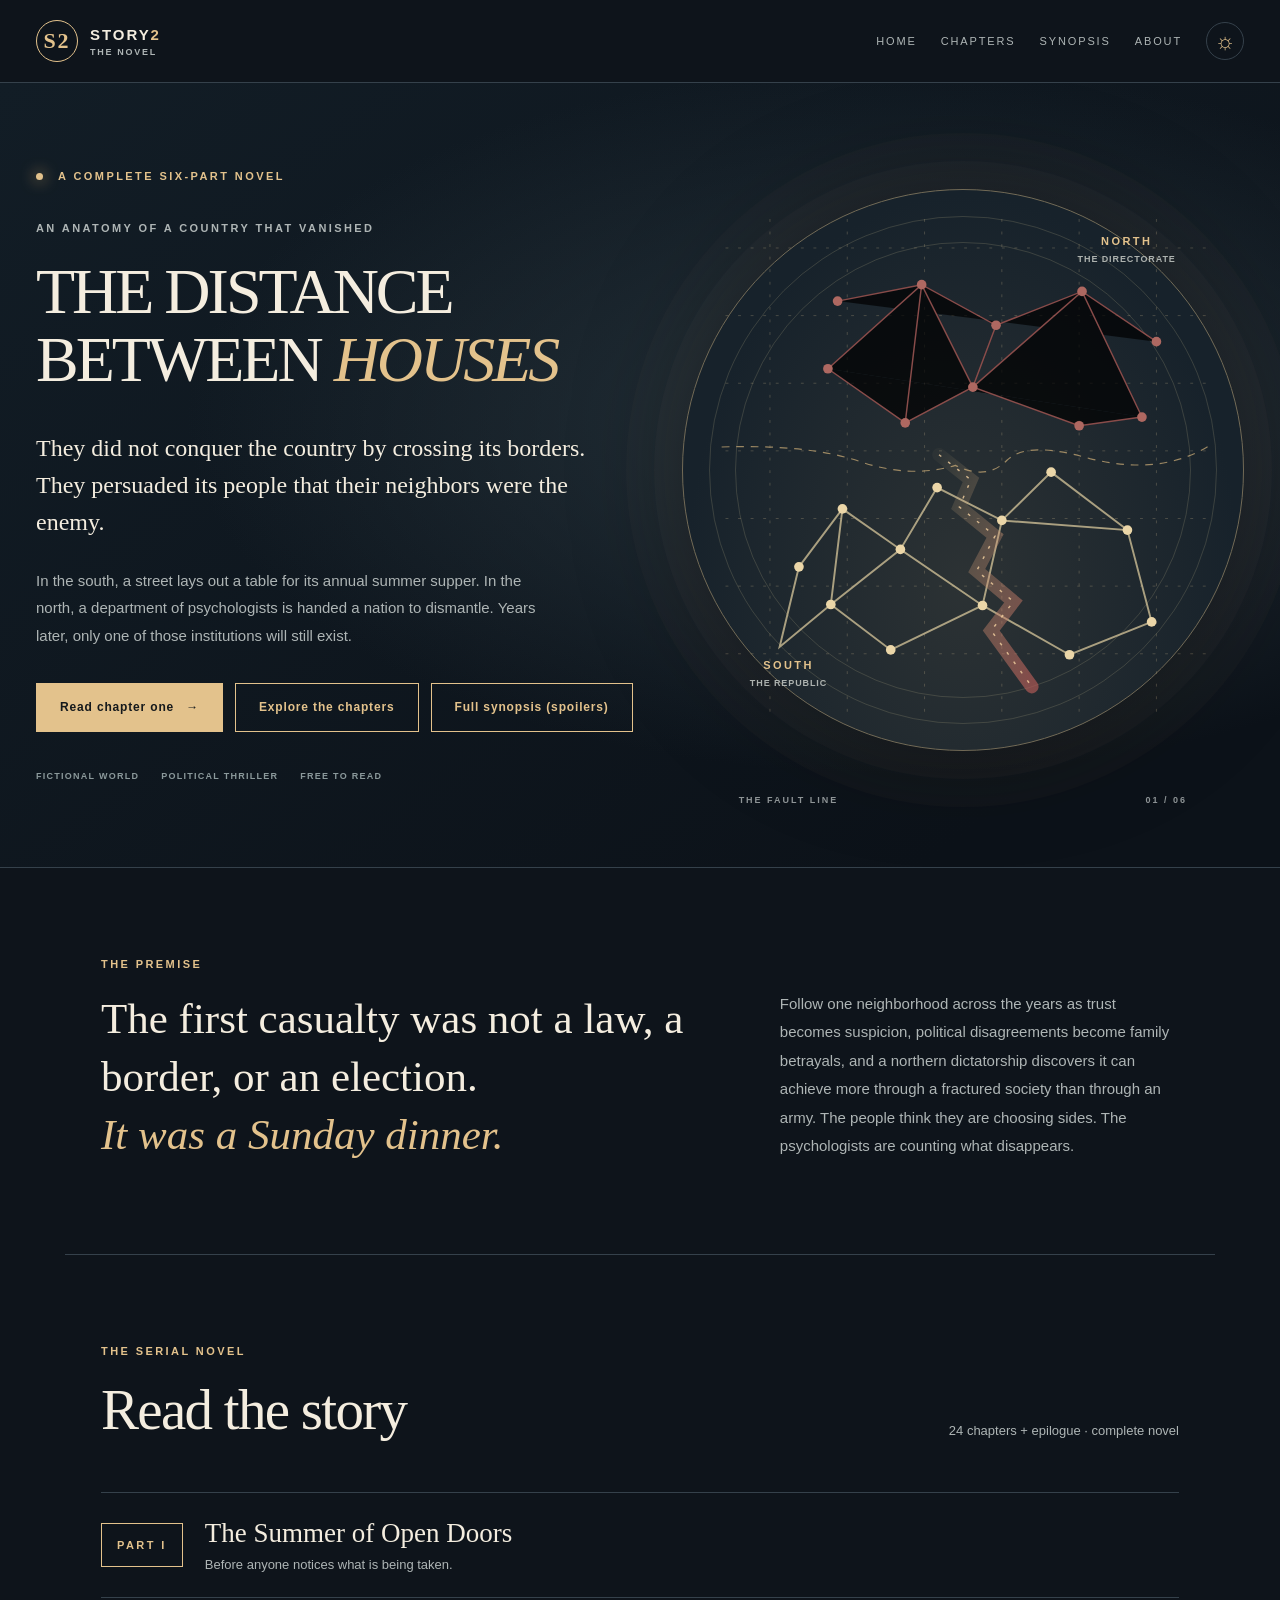
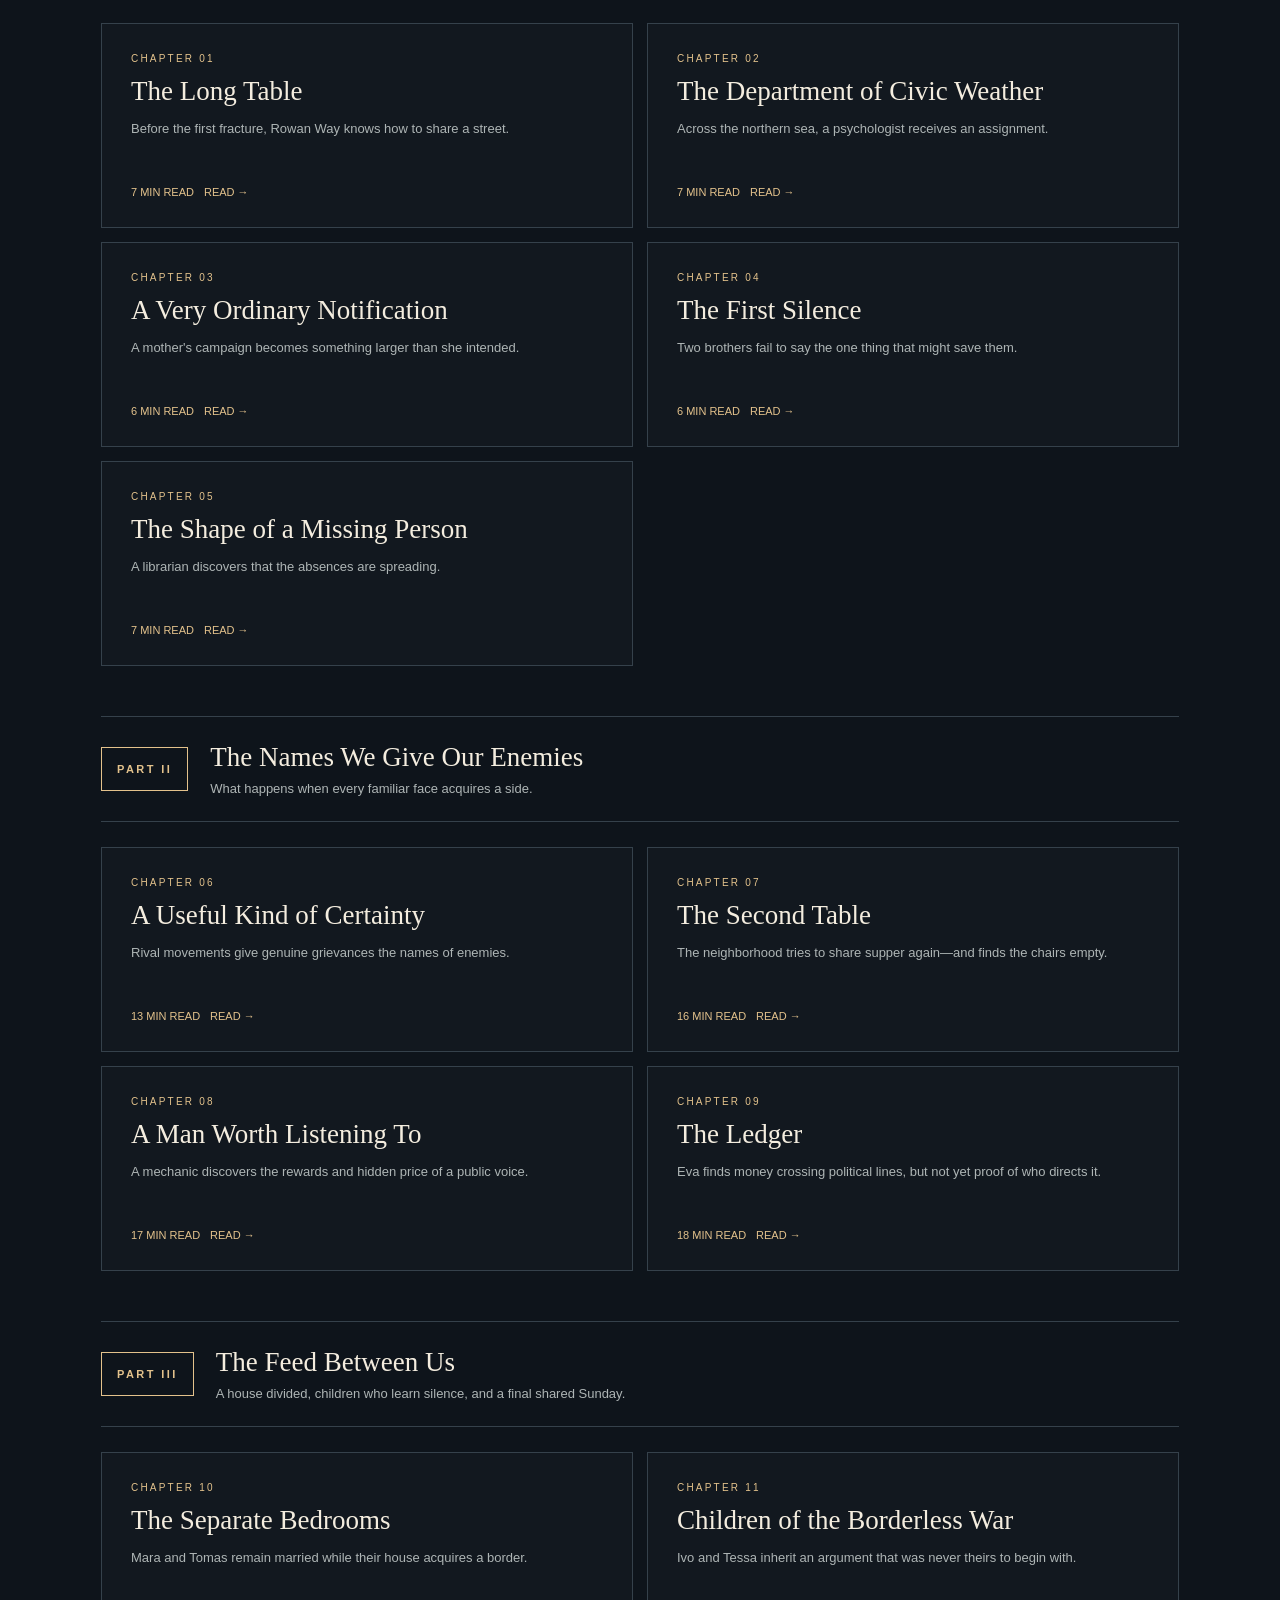
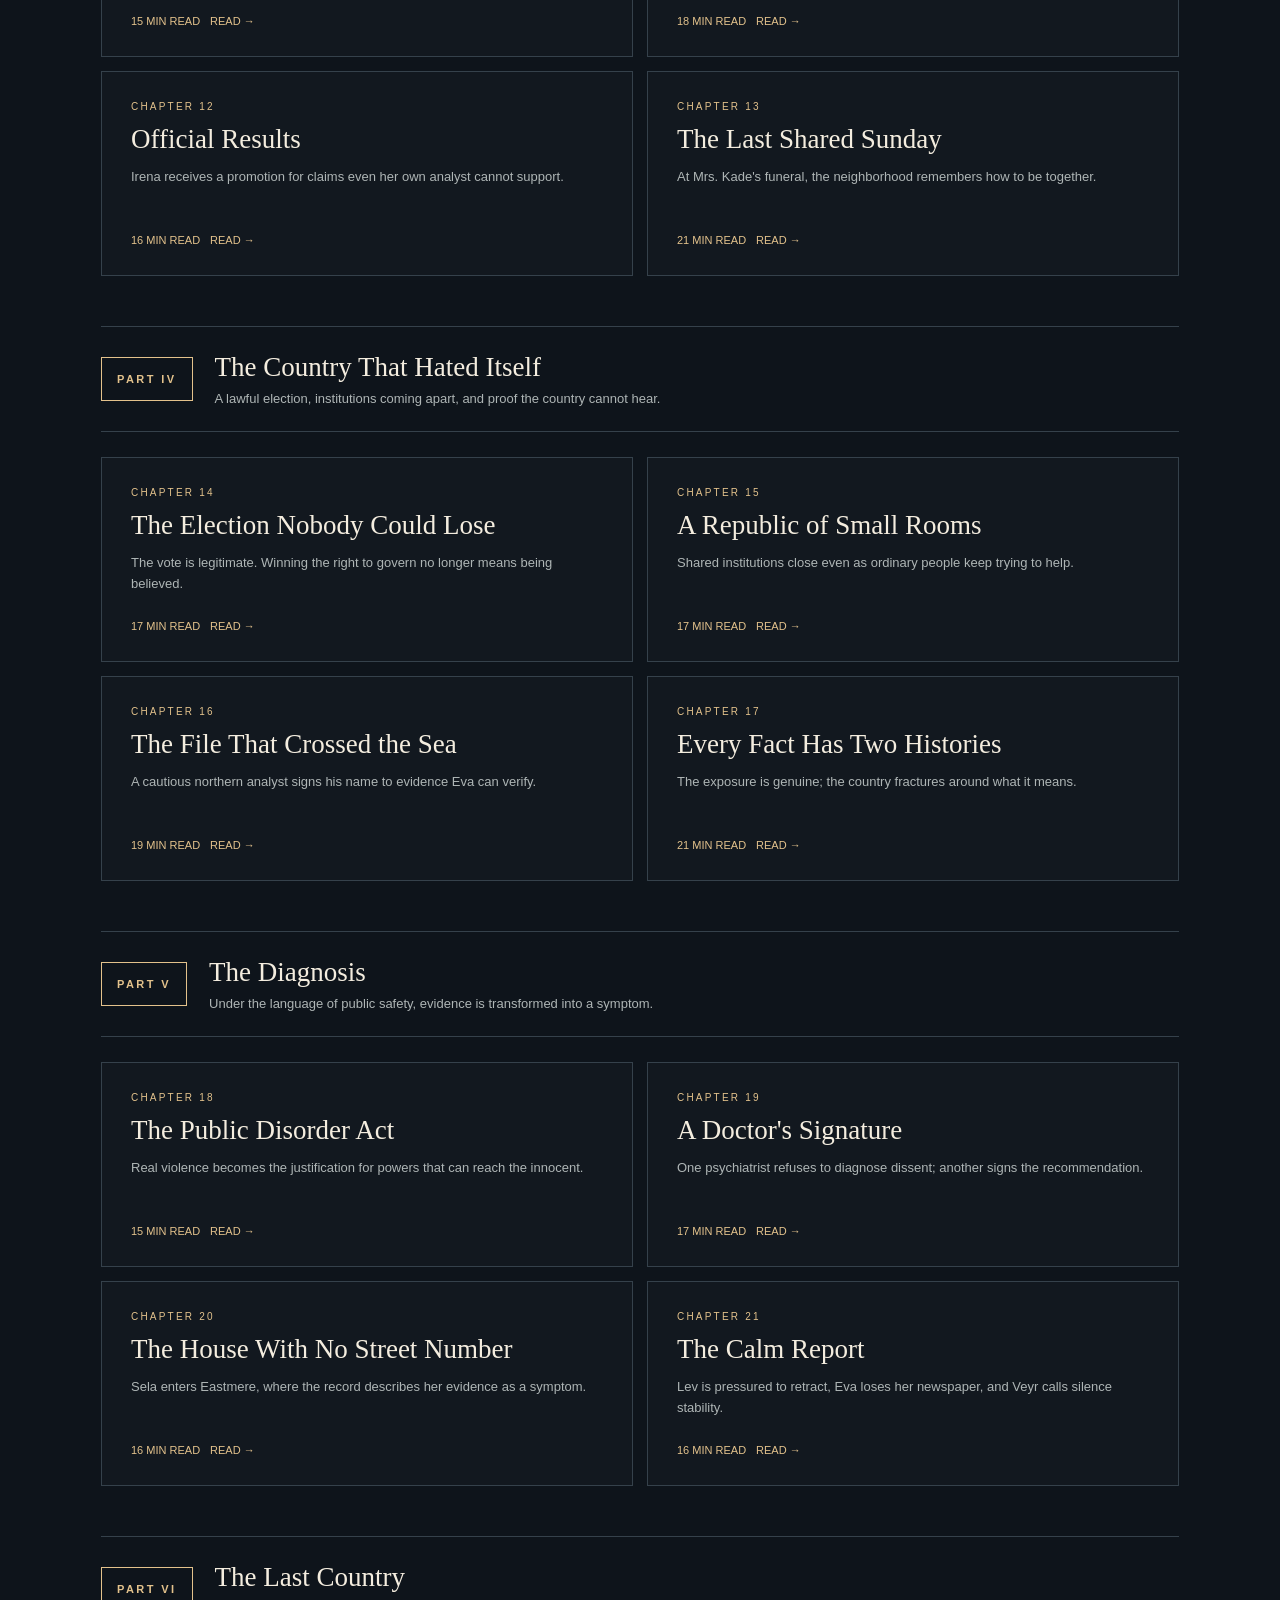
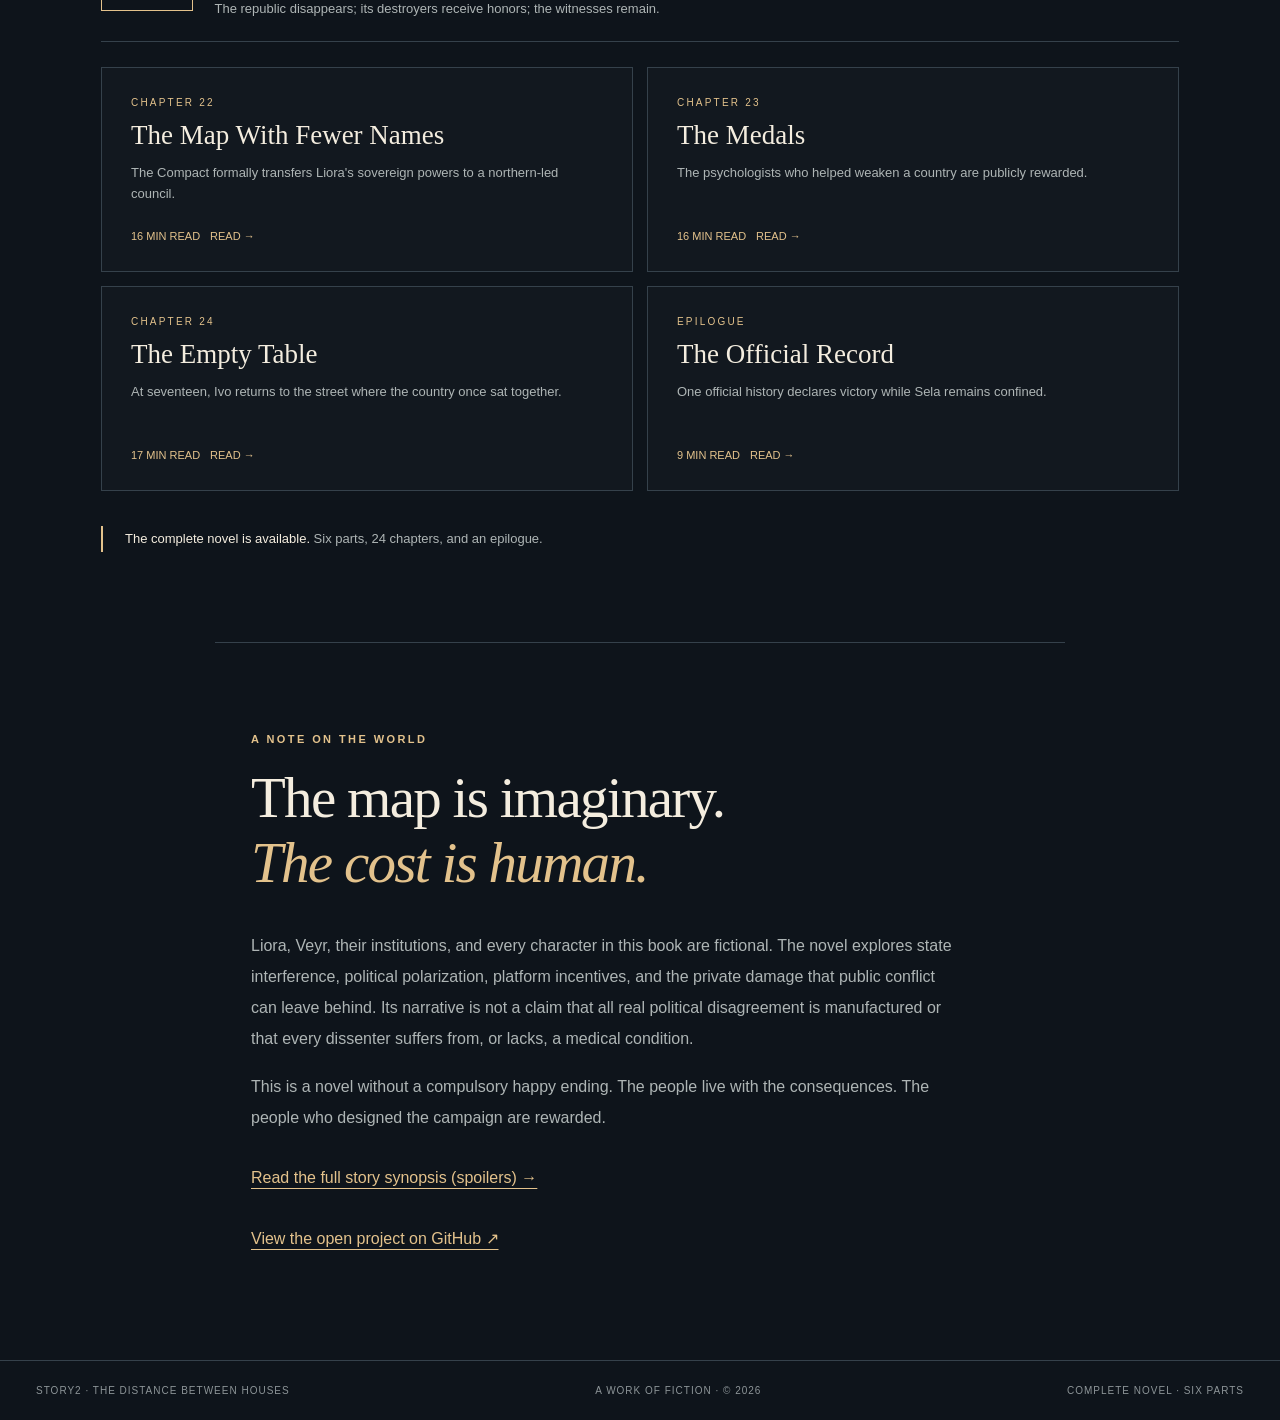
==== commit 70124279: "Link complete synopsis from Story2 navigation, cover, and about section" ====
--- a/index.html
+++ b/index.html
@@ -19,6 +19,7 @@
     <nav aria-label="Main navigation">
       <a href="#home">Home</a>
       <a href="#chapters">Chapters</a>
+      <a href="synopsis.html">Synopsis</a>
       <a href="#about">About</a>
       <button id="theme-toggle" class="icon-button" type="button" aria-label="Toggle light and dark theme">☼</button>
     </nav>
@@ -38,6 +39,7 @@
             <div class="cover-actions">
               <button id="start-reading" class="button primary" type="button">Read chapter one <span aria-hidden="true">→</span></button>
               <a class="button outline" href="#chapters">Explore the chapters</a>
+              <a class="button outline" href="synopsis.html" aria-label="Read the complete synopsis, contains major spoilers">Full synopsis (spoilers)</a>
             </div>
             <div class="cover-meta"><span>FICTIONAL WORLD</span><span>POLITICAL THRILLER</span><span>FREE TO READ</span></div>
           </div>
@@ -79,7 +81,8 @@
         <h2>The map is imaginary.<br><em>The cost is human.</em></h2>
         <p>Liora, Veyr, their institutions, and every character in this book are fictional. The novel explores state interference, political polarization, platform incentives, and the private damage that public conflict can leave behind. Its narrative is not a claim that all real political disagreement is manufactured or that every dissenter suffers from, or lacks, a medical condition.</p>
         <p>This is a novel without a compulsory happy ending. The people live with the consequences. The people who designed the campaign are rewarded.</p>
-        <a href="https://github.com/anttiluode/Story2" rel="noopener noreferrer" target="_blank" class="text-link">View the open project on GitHub ↗</a>
+        <a href="synopsis.html" class="text-link">Read the full story synopsis (spoilers) →</a>
+        <p><a href="https://github.com/anttiluode/Story2" rel="noopener noreferrer" target="_blank" class="text-link">View the open project on GitHub ↗</a></p>
       </section>
     </div>
 
